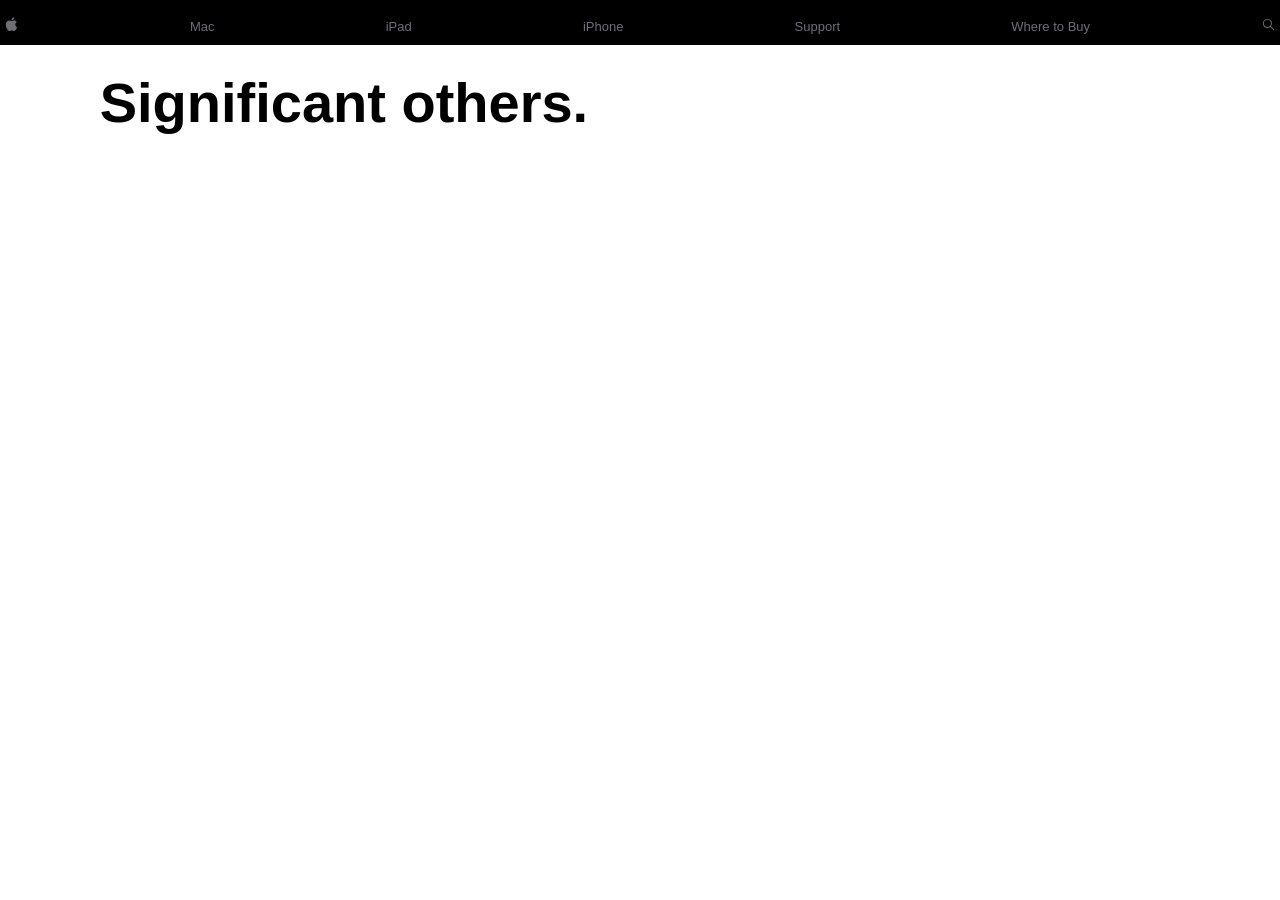
==== iphone.html @ b193fcfa "fourth ver4 of navbar" ====
<!DOCTYPE html>
<html lang="en">
<head>
    <meta charset="UTF-8">
    <meta name="viewport" content="width=device-width, initial-scale=1.0">
    <title>IPhone | Apple (Nigeria)</title>
    <link rel="stylesheet" href="styles.css">
</head>
<body>
     <header>
       <nav class="navbar">
       <div class="navContainer">
        <ul class="nav--List">
          <li>
            <a href="index.html"> 
                <svg
                class="icon"
                xmlns="http://www.w3.org/2000/svg"
                x="0px"
                y="0px"
                width="15"
                height="15"
                viewBox="0 0 30 30">
                <path
                  d="M25.565,9.785c-0.123,0.077-3.051,1.702-3.051,5.305c0.138,4.109,3.695,5.55,3.756,5.55 c-0.061,0.077-0.537,1.963-1.947,3.94C23.204,26.283,21.962,28,20.076,28c-1.794,0-2.438-1.135-4.508-1.135 c-2.223,0-2.852,1.135-4.554,1.135c-1.886,0-3.22-1.809-4.4-3.496c-1.533-2.208-2.836-5.673-2.882-9 c-0.031-1.763,0.307-3.496,1.165-4.968c1.211-2.055,3.373-3.45,5.734-3.496c1.809-0.061,3.419,1.242,4.523,1.242 c1.058,0,3.036-1.242,5.274-1.242C21.394,7.041,23.97,7.332,25.565,9.785z M15.001,6.688c-0.322-1.61,0.567-3.22,1.395-4.247 c1.058-1.242,2.729-2.085,4.17-2.085c0.092,1.61-0.491,3.189-1.533,4.339C18.098,5.937,16.488,6.872,15.001,6.688z"></path>
                </svg></a></li>
          <li class="mac-drop">
            <a href="mac.html" class="icon2">Mac</a>
                <ul class="dropdown--mac">
                    <li class="explore">Explore All Mac</li>
                    <li>Macbook Air</li>
                    <li>Macbook Pro</li>
                    <li>iMac</li>
                    <li>Mac Studio</li>
                    <li>Mac Mini</li>
                    <li>Mac Pro</li>
                    <li>Display</li>
                </ul>
          </li>
          <li class="ipad-drop">
            <a href="ipad.html" class="icon2">iPad</a>
            <ul class="dropdown--ipad">
                <li class="explore">Explore iPad</li>
                <li>Explore All iPad</li>
                <li>iPad Pro</li>
                <li>iPad Air</li>
                <li>iPad</li>
                <li>iPad Mini</li>
            </ul>
          </li>
          <li class="iphone-drop">
            <a href="iphone.html" class="icon2">iPhone</a>
            <ul class="dropdown--iphone">
                <li class="explore">Explore iPhone</li>
                <li>Explore All iPhone</li>
                <li>iPhone 17 Pro</li>
                <li>iphone Air</li>
                <li>iPhone 17</li>
                <li>iPhone 16</li>
                <li>iPhone 16e</li>
            </ul>
          </li>
          <li class="support-drop">
            <a href="support.html" class="icon2">Support</a>
            <ul class="dropdown--support">
                <li class="explore">Explore support</li>
                <li>Explore Support</li>
                <li>iPhone</li>
                <li>Mac</li>
                <li>iPad</li>
                <li>Music</li>
                <li>Explore Support</li>
                <ul class="dropdown--support">
                    <li class="explore">Get Help</li>
                    <li>Community</li>
                    <li>Check Coverage</li>
                    <li>Helpful Topics</li>
                    <li>Apple Account and Passwore</li>
                    <li>Billing and Subscription</li>
                </ul>
                
            </ul>
          </li>
          <li class="where-drop">
            <a href="where to buy.html" class="icon2">Where to Buy</a>
            <ul class="dropdown--where">
                <li class="explore">Explore Where to Buy</li>
                <li>Authorized Reseller</li>
                <li>Services and Support</li>
                <li>Explore All My to Buy</li>
            </ul>
          </li>
          <li><a href="#search">
            <svg
                class="icon"
                xmlns="http://www.w3.org/2000/svg"
                x="0px"
                y="0px"
                width="15"
                height="15"
                viewBox="0 0 48 48">
                <path
                  d="M 20.5 6 C 12.509634 6 6 12.50964 6 20.5 C 6 28.49036 12.509634 35 20.5 35 C 23.956359 35 27.133709 33.779044 29.628906 31.75 L 39.439453 41.560547 A 1.50015 1.50015 0 1 0 41.560547 39.439453 L 31.75 29.628906 C 33.779044 27.133709 35 23.956357 35 20.5 C 35 12.50964 28.490366 6 20.5 6 z M 20.5 9 C 26.869047 9 32 14.130957 32 20.5 C 32 23.602612 30.776198 26.405717 28.791016 28.470703 A 1.50015 1.50015 0 0 0 28.470703 28.791016 C 26.405717 30.776199 23.602614 32 20.5 32 C 14.130953 32 9 26.869043 9 20.5 C 9 14.130957 14.130953 9 20.5 9 z"
                ></path></svg>
            </a></li>
        </ul>
      </div>
    </nav>
    </header>

    <main>
        <section class="section-header">
            <h2 id="header-title">
                Significant others.
            </h2>
        </section>
    </main>

    <footer>

    </footer>
</body>
</html>
---- styles.css ----
* {
  margin: 0;
  padding: 0;
  box-sizing: border-box;
}

header {
  background: #000000;
  position: sticky;
  top: 0;
  opacity: 1;
}

.navbar {
  width: 100%;
  height: 45px;
  display: flex;
  align-items: center;
}

.nav--List {
  display: flex;
  list-style: none;
  gap: 10.7em;
  align-self: center;
  padding-top: 8px;
}

.navbar ul li a {
  text-decoration: none;
  color: #6e6e79;
  font-size: 13px;
  font-weight: 400;
}

.icon {
  fill: #6e6e73;
  transition: fill 0.3s ease;
  cursor: pointer;
  font-size: 10px;
}

.icon:hover {
  fill: rgb(221, 217, 217);
}

.icon2 {
  fill: #6e6e73;
  transition: color 0.3s ease;
  cursor: pointer;
}

.icon2:hover {
  color: rgb(177, 172, 172);
}

.navContainer {
  width: 100vw;
  margin: 0 auto;
  display: flex;
  justify-content: center;
}

.mac-drop {
  position: relative;
}

.ipad-drop {
  position: relative;
}

.iphone-drop {
  position: relative;
}

.support-drop {
  position: relative;
}

.where-drop {
  position: relative;
}

.dropdown--mac {
  display: none;
  position: absolute;
  top: 100%;
  list-style: none;
  width: 100vw;
  background-color: #000000;
  color: #6e6e73;
  padding: 2em;
  border-radius: 2px;
  pointer-events: auto;
}

.dropdown--ipad {
  display: none;
  position: absolute;
  top: 100%;
  list-style: none;
  width: 100vw;
  background-color: #000000;
  color: #6e6e73;
  padding: 2em;
  border-radius: 2px;
  pointer-events: auto;
}

.dropdown--iphone {
  display: none;
  position: absolute;
  top: 100%;
  list-style: none;
  width: 100vw;
  background-color: #000000;
  color: #6e6e73;
  padding: 2em;
  border-radius: 2px;
  pointer-events: auto;
}

.dropdown--support {
  display: none;
  position: absolute;
  top: 100%;
  left: 0;
  list-style: none;
  width: 100vw;
  background-color: #000000;
  color: #6e6e73;
  padding: 2em;
  border-radius: 2px;
  pointer-events: auto;
}

.dropdown--where {
  display: none;
  position: absolute;
  top: 100%;
  left: 0;
  list-style: none;
  width: 100vw;
  background-color: #000000;
  color: #6e6e73;
  padding: 2em;
  border-radius: 2px;
  pointer-events: auto;
}

.dropdown-wrap {
  display: flex;
  gap: 4rem;
}

.mac-drop:hover .dropdown--mac {
  display: block;
}

.ipad-drop:hover .dropdown--ipad {
  display: block;
}

.iphone-drop:hover .dropdown--iphone {
  display: block;
}

.support-drop:hover .dropdown--support {
  display: block;
}

.where-drop:hover .dropdown--where {
  display: block;
}

.dropdown--ipad li a {
  color: #6e6e73;
  text-decoration: none;
}

.dropdown--mac li a {
  color: #6e6e73;
  text-decoration: none;
}

.dropdown--ipad li:hover {
  color: rgb(177, 172, 172);
  cursor: pointer;
}

.dropdown--mac li:hover {
  color: rgb(177, 172, 172);
  cursor: pointer;
}

.dropdown--iphone li a {
  color: #6e6e73;
  text-decoration: none;
}

.dropdown--iphone li:hover {
  color: rgb(177, 172, 172);
  cursor: pointer;
}

.dropdown--support li a {
  color: #6e6e73;
  text-decoration: none;
}

.dropdown--support li:hover {
  color: rgb(177, 172, 172);
  cursor: pointer;
}

.dropdown--where li a {
  color: #6e6e73;
  text-decoration: none;
}

.dropdown--where li:hover {
  color: rgb(177, 172, 172);
  cursor: pointer;
}

.explore {
  font-size: 9px;
}

#header-title {
  font-size: 56px;
  line-height: 60px;
  font-weight: 600;
  margin: 0.5em 1.78em;
}

@media screen and (max-width: 990px) {
  .navbar ul {
    gap: 3em;
  }
}
@media screen and (max-width: 768px) {
  .navbar ul {
    gap: 2em;
  }
}
@media screen and (max-width: 480px) {
  .navbar ul {
    gap: 1em;
  }
}
@media screen and (max-width: 360px) {
  .navbar ul {
    gap: 0.5em;
  }
}
* {
  margin: 0;
  padding: 0;
  box-sizing: border-box;
  font-family: "SF Pro Text", -apple-system, BlinkMacSystemFont, "Segoe UI", Roboto, Helvetica, Arial, sans-serif;
}/*# sourceMappingURL=styles.css.map */
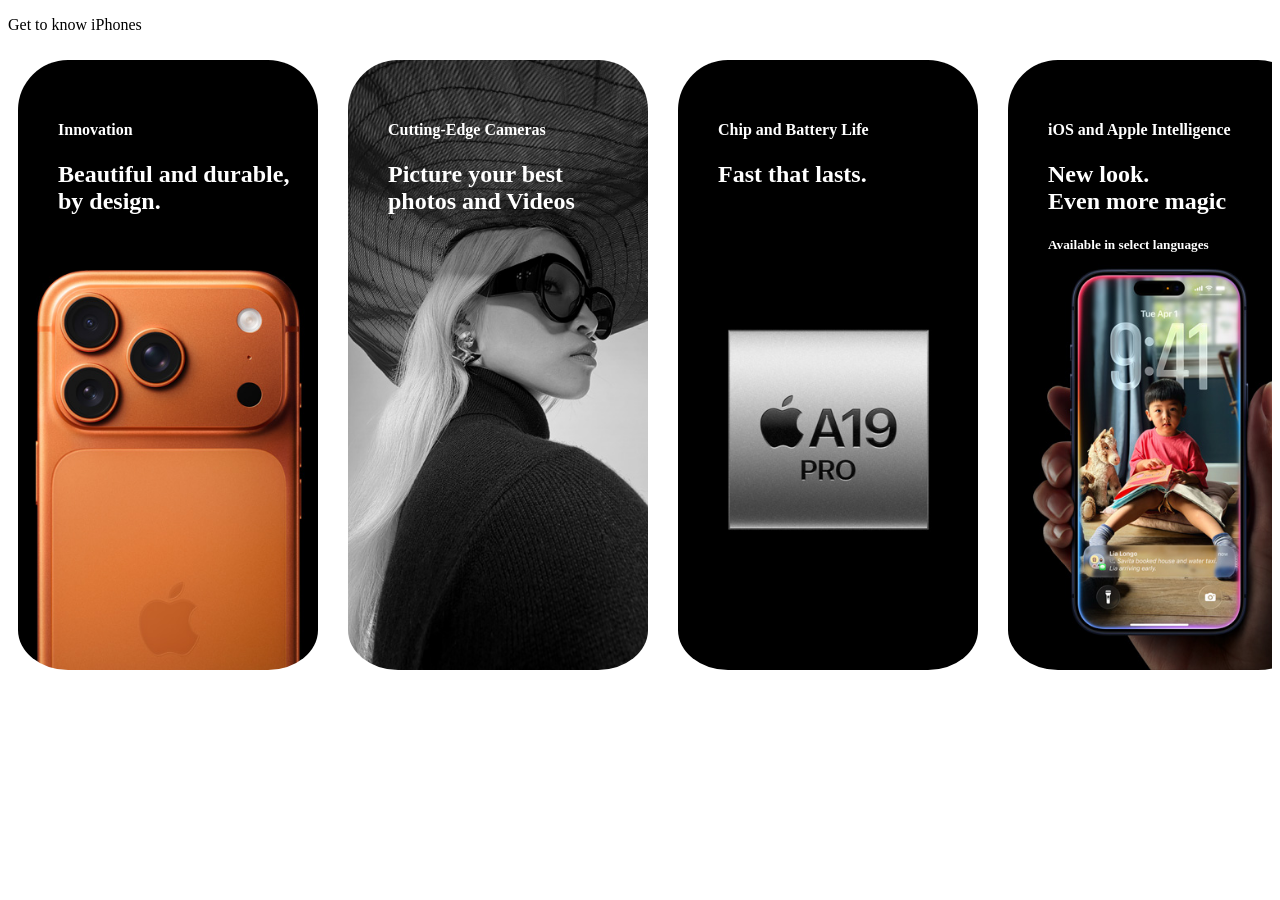
==== commit 24038ae7: "iphone page done" ====
--- a/iphone.html
+++ b/iphone.html
@@ -6,114 +6,69 @@
     <title>IPhone | Apple (Nigeria)</title>
     <link rel="stylesheet" href="styles.css">
 </head>
+<header>
+    
+</header>
+
 <body>
-     <header>
-       <nav class="navbar">
-       <div class="navContainer">
-        <ul class="nav--List">
-          <li>
-            <a href="index.html"> 
-                <svg
-                class="icon"
-                xmlns="http://www.w3.org/2000/svg"
-                x="0px"
-                y="0px"
-                width="15"
-                height="15"
-                viewBox="0 0 30 30">
-                <path
-                  d="M25.565,9.785c-0.123,0.077-3.051,1.702-3.051,5.305c0.138,4.109,3.695,5.55,3.756,5.55 c-0.061,0.077-0.537,1.963-1.947,3.94C23.204,26.283,21.962,28,20.076,28c-1.794,0-2.438-1.135-4.508-1.135 c-2.223,0-2.852,1.135-4.554,1.135c-1.886,0-3.22-1.809-4.4-3.496c-1.533-2.208-2.836-5.673-2.882-9 c-0.031-1.763,0.307-3.496,1.165-4.968c1.211-2.055,3.373-3.45,5.734-3.496c1.809-0.061,3.419,1.242,4.523,1.242 c1.058,0,3.036-1.242,5.274-1.242C21.394,7.041,23.97,7.332,25.565,9.785z M15.001,6.688c-0.322-1.61,0.567-3.22,1.395-4.247 c1.058-1.242,2.729-2.085,4.17-2.085c0.092,1.61-0.491,3.189-1.533,4.339C18.098,5.937,16.488,6.872,15.001,6.688z"></path>
-                </svg></a></li>
-          <li class="mac-drop">
-            <a href="mac.html" class="icon2">Mac</a>
-                <ul class="dropdown--mac">
-                    <li class="explore">Explore All Mac</li>
-                    <li>Macbook Air</li>
-                    <li>Macbook Pro</li>
-                    <li>iMac</li>
-                    <li>Mac Studio</li>
-                    <li>Mac Mini</li>
-                    <li>Mac Pro</li>
-                    <li>Display</li>
-                </ul>
-          </li>
-          <li class="ipad-drop">
-            <a href="ipad.html" class="icon2">iPad</a>
-            <ul class="dropdown--ipad">
-                <li class="explore">Explore iPad</li>
-                <li>Explore All iPad</li>
-                <li>iPad Pro</li>
-                <li>iPad Air</li>
-                <li>iPad</li>
-                <li>iPad Mini</li>
-            </ul>
-          </li>
-          <li class="iphone-drop">
-            <a href="iphone.html" class="icon2">iPhone</a>
-            <ul class="dropdown--iphone">
-                <li class="explore">Explore iPhone</li>
-                <li>Explore All iPhone</li>
-                <li>iPhone 17 Pro</li>
-                <li>iphone Air</li>
-                <li>iPhone 17</li>
-                <li>iPhone 16</li>
-                <li>iPhone 16e</li>
-            </ul>
-          </li>
-          <li class="support-drop">
-            <a href="support.html" class="icon2">Support</a>
-            <ul class="dropdown--support">
-                <li class="explore">Explore support</li>
-                <li>Explore Support</li>
-                <li>iPhone</li>
-                <li>Mac</li>
-                <li>iPad</li>
-                <li>Music</li>
-                <li>Explore Support</li>
-                <ul class="dropdown--support">
-                    <li class="explore">Get Help</li>
-                    <li>Community</li>
-                    <li>Check Coverage</li>
-                    <li>Helpful Topics</li>
-                    <li>Apple Account and Passwore</li>
-                    <li>Billing and Subscription</li>
-                </ul>
-                
-            </ul>
-          </li>
-          <li class="where-drop">
-            <a href="where to buy.html" class="icon2">Where to Buy</a>
-            <ul class="dropdown--where">
-                <li class="explore">Explore Where to Buy</li>
-                <li>Authorized Reseller</li>
-                <li>Services and Support</li>
-                <li>Explore All My to Buy</li>
-            </ul>
-          </li>
-          <li><a href="#search">
-            <svg
-                class="icon"
-                xmlns="http://www.w3.org/2000/svg"
-                x="0px"
-                y="0px"
-                width="15"
-                height="15"
-                viewBox="0 0 48 48">
-                <path
-                  d="M 20.5 6 C 12.509634 6 6 12.50964 6 20.5 C 6 28.49036 12.509634 35 20.5 35 C 23.956359 35 27.133709 33.779044 29.628906 31.75 L 39.439453 41.560547 A 1.50015 1.50015 0 1 0 41.560547 39.439453 L 31.75 29.628906 C 33.779044 27.133709 35 23.956357 35 20.5 C 35 12.50964 28.490366 6 20.5 6 z M 20.5 9 C 26.869047 9 32 14.130957 32 20.5 C 32 23.602612 30.776198 26.405717 28.791016 28.470703 A 1.50015 1.50015 0 0 0 28.470703 28.791016 C 26.405717 30.776199 23.602614 32 20.5 32 C 14.130953 32 9 26.869043 9 20.5 C 9 14.130957 14.130953 9 20.5 9 z"
-                ></path></svg>
-            </a></li>
-        </ul>
-      </div>
-    </nav>
-    </header>
+    <p>Get to know iPhones</p>
+    <div class="grid-container">
 
+        <section class="iphone-section">
+          
+             <div class="card black">
+        <div class="text">
+          <h4>Innovation</h4>
+          <h2>Beautiful and durable,<br>by design.</h2>
+        </div>
+        <img src="image/iphone 17.jpg" alt="phone">
+        </div>
+        <!-- card 2 -->
+         <div class="card image-card">
+            <div class="text-overlay">
+                <h4>Cutting-Edge Cameras</h4>
+                <h2>Picture your best <br> photos and Videos</h2>
+            </div>
+            <img src="image/camera__f389jji00bee_large.jpg" alt="photo">
+         </div>
+         <!-- card 3 -->
+          <div class="card-black">
+            <div class="text">
+            <h4>Chip and Battery Life</h4>
+            <h2>Fast that lasts.</h2>
+            </div>
+            <img src="image/chip__6hy1uruuluaa_large.jpg" alt="photo">
+          </div>
+          <!-- card 4 -->
+           <div class="ios">
+            <div class="text">
+                <h4>iOS and Apple Intelligence</h4>
+                <h2>New look.<br>Even more magic</h2>
+                <h5>Available in select languages</h5>
+            </div>
+            <img src="image/ios__02vczxaa3siu_large.jpg" alt="photo">
+           </div>
+           <!-- card 5 -->
+            <div class="env">
+                <div class="text">
+                    <h4>Environment</h4>
+                    <h2> Designed with the<br>earth in mind.</h2>
+                </div>
+                <img src="image/environment__ct6r1r1bigsy_large.jpg" alt="photo">
+            </div>
+            <!-- card 6 -->
+             <div class="privacy">
+                <div class="text">
+                    <h4>Privacy</h4>
+                    <h2>Your data.<br>Just where you want it.</h2>
+                </div>
+                <img src="image/privacy__dd7zepyil6gm_large.jpg" alt="photo">
+             </div>
+        </section>
+            
+    </div>
     <main>
-        <section class="section-header">
-            <h2 id="header-title">
-                Significant others.
-            </h2>
-        </section>
+
     </main>
 
     <footer>
--- a/styles.css
+++ b/styles.css
@@ -1,262 +1,48 @@
-* {
-  margin: 0;
-  padding: 0;
-  box-sizing: border-box;
+.iphone-section {
+  display: grid;
+  grid-auto-flow: column;
+  grid-auto-columns: 300px;
+  gap: 30px;
+  padding: 10px;
+  overflow-x: auto;
 }
 
-header {
-  background: #000000;
-  position: sticky;
-  top: 0;
-  opacity: 1;
+
+img {
+    display: grid;
+    border: 50px;
+    border-radius: 50px;
+    padding-bottom: 10px;
+
+}
+.card,
+.card-black,
+.image-card,
+.ios,
+.env,
+.privacy {
+  position: relative;   
+  border-radius: 30px;
+  overflow: hidden;
 }
 
-.navbar {
+.card img,
+.card-black img,
+.image-card img,
+.ios img,
+.env img,
+.privacy img {
   width: 100%;
-  height: 45px;
-  display: flex;
-  align-items: center;
-}
-
-.nav--List {
-  display: flex;
-  list-style: none;
-  gap: 10.7em;
-  align-self: center;
-  padding-top: 8px;
-}
-
-.navbar ul li a {
-  text-decoration: none;
-  color: #6e6e79;
-  font-size: 13px;
-  font-weight: 400;
-}
-
-.icon {
-  fill: #6e6e73;
-  transition: fill 0.3s ease;
-  cursor: pointer;
-  font-size: 10px;
-}
-
-.icon:hover {
-  fill: rgb(221, 217, 217);
-}
-
-.icon2 {
-  fill: #6e6e73;
-  transition: color 0.3s ease;
-  cursor: pointer;
-}
-
-.icon2:hover {
-  color: rgb(177, 172, 172);
-}
-
-.navContainer {
-  width: 100vw;
-  margin: 0 auto;
-  display: flex;
-  justify-content: center;
-}
-
-.mac-drop {
-  position: relative;
-}
-
-.ipad-drop {
-  position: relative;
-}
-
-.iphone-drop {
-  position: relative;
-}
-
-.support-drop {
-  position: relative;
-}
-
-.where-drop {
-  position: relative;
-}
-
-.dropdown--mac {
-  display: none;
-  position: absolute;
-  top: 100%;
-  list-style: none;
-  width: 100vw;
-  background-color: #000000;
-  color: #6e6e73;
-  padding: 2em;
-  border-radius: 2px;
-  pointer-events: auto;
-}
-
-.dropdown--ipad {
-  display: none;
-  position: absolute;
-  top: 100%;
-  list-style: none;
-  width: 100vw;
-  background-color: #000000;
-  color: #6e6e73;
-  padding: 2em;
-  border-radius: 2px;
-  pointer-events: auto;
-}
-
-.dropdown--iphone {
-  display: none;
-  position: absolute;
-  top: 100%;
-  list-style: none;
-  width: 100vw;
-  background-color: #000000;
-  color: #6e6e73;
-  padding: 2em;
-  border-radius: 2px;
-  pointer-events: auto;
-}
-
-.dropdown--support {
-  display: none;
-  position: absolute;
-  top: 100%;
-  left: 0;
-  list-style: none;
-  width: 100vw;
-  background-color: #000000;
-  color: #6e6e73;
-  padding: 2em;
-  border-radius: 2px;
-  pointer-events: auto;
-}
-
-.dropdown--where {
-  display: none;
-  position: absolute;
-  top: 100%;
-  left: 0;
-  list-style: none;
-  width: 100vw;
-  background-color: #000000;
-  color: #6e6e73;
-  padding: 2em;
-  border-radius: 2px;
-  pointer-events: auto;
-}
-
-.dropdown-wrap {
-  display: flex;
-  gap: 4rem;
-}
-
-.mac-drop:hover .dropdown--mac {
+  height: 100%;
+  object-fit: cover;
   display: block;
 }
 
-.ipad-drop:hover .dropdown--ipad {
-  display: block;
-}
-
-.iphone-drop:hover .dropdown--iphone {
-  display: block;
-}
-
-.support-drop:hover .dropdown--support {
-  display: block;
-}
-
-.where-drop:hover .dropdown--where {
-  display: block;
-}
-
-.dropdown--ipad li a {
-  color: #6e6e73;
-  text-decoration: none;
-}
-
-.dropdown--mac li a {
-  color: #6e6e73;
-  text-decoration: none;
-}
-
-.dropdown--ipad li:hover {
-  color: rgb(177, 172, 172);
-  cursor: pointer;
-}
-
-.dropdown--mac li:hover {
-  color: rgb(177, 172, 172);
-  cursor: pointer;
-}
-
-.dropdown--iphone li a {
-  color: #6e6e73;
-  text-decoration: none;
-}
-
-.dropdown--iphone li:hover {
-  color: rgb(177, 172, 172);
-  cursor: pointer;
-}
-
-.dropdown--support li a {
-  color: #6e6e73;
-  text-decoration: none;
-}
-
-.dropdown--support li:hover {
-  color: rgb(177, 172, 172);
-  cursor: pointer;
-}
-
-.dropdown--where li a {
-  color: #6e6e73;
-  text-decoration: none;
-}
-
-.dropdown--where li:hover {
-  color: rgb(177, 172, 172);
-  cursor: pointer;
-}
-
-.explore {
-  font-size: 9px;
-}
-
-#header-title {
-  font-size: 56px;
-  line-height: 60px;
-  font-weight: 600;
-  margin: 0.5em 1.78em;
-}
-
-@media screen and (max-width: 990px) {
-  .navbar ul {
-    gap: 3em;
-  }
-}
-@media screen and (max-width: 768px) {
-  .navbar ul {
-    gap: 2em;
-  }
-}
-@media screen and (max-width: 480px) {
-  .navbar ul {
-    gap: 1em;
-  }
-}
-@media screen and (max-width: 360px) {
-  .navbar ul {
-    gap: 0.5em;
-  }
-}
-* {
-  margin: 0;
-  padding: 0;
-  box-sizing: border-box;
-  font-family: "SF Pro Text", -apple-system, BlinkMacSystemFont, "Segoe UI", Roboto, Helvetica, Arial, sans-serif;
-}/*# sourceMappingURL=styles.css.map */+.text,
+.text-overlay {
+  position: absolute;
+  top: 40px;
+  left: 40px;
+  color: white;   
+  z-index: 2;
+}
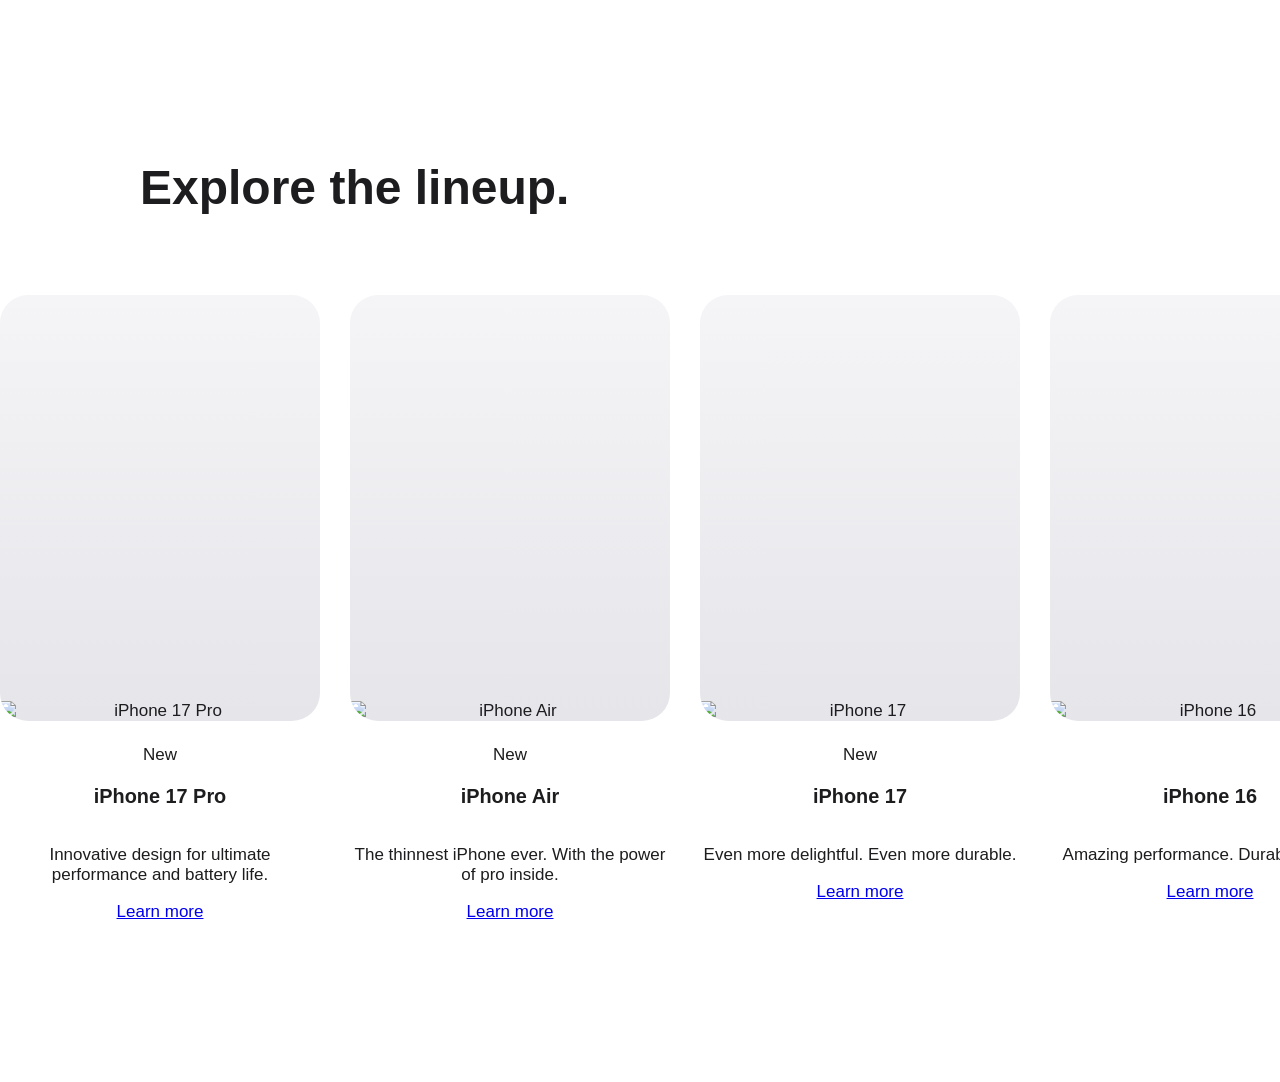
==== commit c1588956: "Refined homepage hero layout and fixed section spacing" ====
--- a/iphone.html
+++ b/iphone.html
@@ -1,78 +1,121 @@
-<!DOCTYPE html>
+<!doctype html>
 <html lang="en">
-<head>
-    <meta charset="UTF-8">
-    <meta name="viewport" content="width=device-width, initial-scale=1.0">
-    <title>IPhone | Apple (Nigeria)</title>
-    <link rel="stylesheet" href="styles.css">
-</head>
-<header>
-    
-</header>
+  <head>
+    <meta charset="UTF-8" />
+    <meta name="viewport" content="width=device-width, initial-scale=1.0" />
+    <title>iPhone | Apple (Nigeria)</title>
+    <link rel="stylesheet" href="styles.css" />
+  </head>
+  <body>
+    <header></header>
 
-<body>
-    <p>Get to know iPhones</p>
-    <div class="grid-container">
+    <main>
+      <section class="lineup" aria-labelledby="lineup-heading">
 
-        <section class="iphone-section">
-          
-             <div class="card black">
-        <div class="text">
-          <h4>Innovation</h4>
-          <h2>Beautiful and durable,<br>by design.</h2>
+        <!-- Title container (constrained like Apple) -->
+        <div class="lineup__inner">
+          <h2 class="lineup__title" id="lineup-heading">
+            Explore the lineup.
+          </h2>
         </div>
-        <img src="image/iphone 17.jpg" alt="phone">
+
+        <!-- Full-bleed scroll container -->
+        <div class="lineup__grid">
+
+          <!-- iPhone 17 Pro -->
+          <article class="lineup-product">
+            <div class="lineup-product__image-wrap">
+              <img
+                class="lineup-product__image"
+                src="Assets/images/iphone_17pro.jpg"
+                alt="iPhone 17 Pro"
+              />
+            </div>
+
+            <span class="lineup-product__label">New</span>
+            <h3 class="lineup-product__name">iPhone 17 Pro</h3>
+            <p class="lineup-product__desc">
+              Innovative design for ultimate performance and battery life.
+            </p>
+            <a href="#" class="lineup-product__link">Learn more</a>
+          </article>
+
+          <!-- iPhone Air -->
+          <article class="lineup-product">
+            <div class="lineup-product__image-wrap">
+              <img
+                class="lineup-product__image"
+                src="Assets/images/iphone-air.jpg"
+                alt="iPhone Air"
+              />
+            </div>
+
+            <span class="lineup-product__label">New</span>
+            <h3 class="lineup-product__name">iPhone Air</h3>
+            <p class="lineup-product__desc">
+              The thinnest iPhone ever. With the power of pro inside.
+            </p>
+            <a href="#" class="lineup-product__link">Learn more</a>
+          </article>
+
+          <!-- iPhone 17 -->
+          <article class="lineup-product">
+            <div class="lineup-product__image-wrap">
+              <img
+                class="lineup-product__image"
+                src="Assets/images/iphone_17.jpg"
+                alt="iPhone 17"
+              />
+            </div>
+
+            <span class="lineup-product__label">New</span>
+            <h3 class="lineup-product__name">iPhone 17</h3>
+            <p class="lineup-product__desc">
+              Even more delightful. Even more durable.
+            </p>
+            <a href="#" class="lineup-product__link">Learn more</a>
+          </article>
+
+          <!-- iPhone 16 -->
+          <article class="lineup-product">
+            <div class="lineup-product__image-wrap">
+              <img
+                class="lineup-product__image"
+                src="Assets/images/iphone_16.jpg"
+                alt="iPhone 16"
+              />
+            </div>
+
+            <span class="lineup-product__label">&nbsp;</span>
+            <h3 class="lineup-product__name">iPhone 16</h3>
+            <p class="lineup-product__desc">
+              Amazing performance. Durable design.
+            </p>
+            <a href="#" class="lineup-product__link">Learn more</a>
+          </article>
+
+          <!-- iPhone 16e -->
+          <article class="lineup-product">
+            <div class="lineup-product__image-wrap">
+              <img
+                class="lineup-product__image"
+                src="Assets/images/iphone_16e.jpg"
+                alt="iPhone 16e"
+              />
+            </div>
+
+            <span class="lineup-product__label">&nbsp;</span>
+            <h3 class="lineup-product__name">iPhone 16e</h3>
+            <p class="lineup-product__desc">
+              Everything you love. Including the price.
+            </p>
+            <a href="#" class="lineup-product__link">Learn more</a>
+          </article>
+
         </div>
-        <!-- card 2 -->
-         <div class="card image-card">
-            <div class="text-overlay">
-                <h4>Cutting-Edge Cameras</h4>
-                <h2>Picture your best <br> photos and Videos</h2>
-            </div>
-            <img src="image/camera__f389jji00bee_large.jpg" alt="photo">
-         </div>
-         <!-- card 3 -->
-          <div class="card-black">
-            <div class="text">
-            <h4>Chip and Battery Life</h4>
-            <h2>Fast that lasts.</h2>
-            </div>
-            <img src="image/chip__6hy1uruuluaa_large.jpg" alt="photo">
-          </div>
-          <!-- card 4 -->
-           <div class="ios">
-            <div class="text">
-                <h4>iOS and Apple Intelligence</h4>
-                <h2>New look.<br>Even more magic</h2>
-                <h5>Available in select languages</h5>
-            </div>
-            <img src="image/ios__02vczxaa3siu_large.jpg" alt="photo">
-           </div>
-           <!-- card 5 -->
-            <div class="env">
-                <div class="text">
-                    <h4>Environment</h4>
-                    <h2> Designed with the<br>earth in mind.</h2>
-                </div>
-                <img src="image/environment__ct6r1r1bigsy_large.jpg" alt="photo">
-            </div>
-            <!-- card 6 -->
-             <div class="privacy">
-                <div class="text">
-                    <h4>Privacy</h4>
-                    <h2>Your data.<br>Just where you want it.</h2>
-                </div>
-                <img src="image/privacy__dd7zepyil6gm_large.jpg" alt="photo">
-             </div>
-        </section>
-            
-    </div>
-    <main>
-
+      </section>
     </main>
 
-    <footer>
-
-    </footer>
-</body>
+    <footer></footer>
+  </body>
 </html>
--- a/styles.css
+++ b/styles.css
@@ -1,48 +1,165 @@
-.iphone-section {
+body {
+  margin: 0;
+}
+
+* {
+  box-sizing: border-box;
+}
+
+.home-hero {
+  width: 100%;
+  text-align: center;
+  overflow: hidden;
+}
+.home-hero--light {
+  background-color: #f5f5f7;
+}
+.home-hero--white {
+  background-color: #f5f5f7;
+  position: relative;
+}
+.home-hero__inner {
+  max-width: 1400px;
+  margin: 0 auto;
+  padding: 120px 24px 0;
+  position: relative;
+  z-index: 2;
+}
+.home-hero__headline {
+  font-size: 80px;
+  font-weight: 600;
+  margin: 0 0 12px;
+}
+.home-hero__subhead {
+  font-size: 32px;
+  color: #6e6e73;
+  margin: 0 0 28px;
+}
+.home-hero__ctas {
+  margin-bottom: 10px;
+}
+.home-hero__image-wrap {
+  width: 100%;
+  margin: 0;
+}
+.home-hero__image-wrap--full {
+  width: 100%;
+  height: 460px;
+  overflow: hidden;
+  margin-top: -20px;
+}
+.home-hero__image {
+  width: 100%;
+  height: 100%;
+  -o-object-fit: cover;
+     object-fit: cover;
+  -o-object-position: bottom;
+     object-position: bottom;
+  display: block;
+}
+.home-hero__btn {
+  background-color: #0071e3;
+  color: #fff;
+  padding: 12px 24px;
+  border-radius: 980px;
+  font-size: 17px;
+  text-decoration: none;
+  font-weight: 500;
+  display: inline-block;
+}
+.home-hero__btn:hover {
+  background-color: #0077ed;
+}
+.home-hero__link {
+  background-color: #0071e3;
+  color: #fff;
+  padding: 12px 24px;
+  border-radius: 980px;
+  font-size: 17px;
+  font-weight: 500;
+  text-decoration: none;
+  display: inline-block;
+}
+.home-hero__link:hover {
+  background-color: #0077ed;
+}
+
+.home-hero figure {
+  margin: 0;
+}
+
+.home-hero + .home-hero {
+  border-top: 8px solid #ffffff;
+}
+
+/*iphone html*/
+.lineup {
+  width: 100%;
+  background-color: #ffffff;
+  padding: 120px 0;
+}
+.lineup__inner {
+  padding-left: 140px;
+  max-width: 1200px;
+  padding-right: 140px;
+  width: 100%;
+  scroll-snap-type: x mandatory;
+}
+.lineup__title {
+  font-size: 48px;
+  font-weight: 600;
+  margin-bottom: 80px;
+}
+.lineup__grid {
   display: grid;
   grid-auto-flow: column;
-  grid-auto-columns: 300px;
+  grid-auto-columns: 320px;
   gap: 30px;
-  padding: 10px;
   overflow-x: auto;
+  padding-bottom: 40px;
+  width: 100%;
+  overscroll-behavior-x: contain;
+}
+.lineup__grid::-webkit-scrollbar {
+  display: none;
 }
 
-
-img {
-    display: grid;
-    border: 50px;
-    border-radius: 50px;
-    padding-bottom: 10px;
-
-}
-.card,
-.card-black,
-.image-card,
-.ios,
-.env,
-.privacy {
-  position: relative;   
-  border-radius: 30px;
-  overflow: hidden;
+.lineup-product {
+  display: flex;
+  flex-direction: column;
+  align-items: center;
+  text-align: center;
 }
 
-.card img,
-.card-black img,
-.image-card img,
-.ios img,
-.env img,
-.privacy img {
+.lineup-product__image-wrap {
   width: 100%;
-  height: 100%;
-  object-fit: cover;
-  display: block;
+  aspect-ratio: 3/4;
+  border-radius: 28px;
+  overflow: hidden;
+  margin-bottom: 24px;
+  display: flex;
+  align-items: flex-end;
+  justify-content: center;
+  background: linear-gradient(180deg, #f5f5f7 0%, #e5e5ea 100%);
 }
 
-.text,
-.text-overlay {
-  position: absolute;
-  top: 40px;
-  left: 40px;
-  color: white;   
-  z-index: 2;
-}+.lineup-product__image {
+  width: 130%;
+  height: auto;
+  -o-object-fit: contain;
+     object-fit: contain;
+  transition: transform 0.3s ease;
+}
+
+.lineup-product__image-wrap:hover .lineup-product__image {
+  transform: scale(1.04);
+}
+
+body {
+  font-family: -apple-system, BlinkMacSystemFont, "SF Pro Text", "SF Pro Display", "Helvetica Neue", Helvetica, Arial, sans-serif;
+  font-size: 17px;
+  color: #1d1d1f;
+  background-color: #ffffff;
+  margin: 0;
+  padding: 0;
+}/*# sourceMappingURL=styles.css.map */
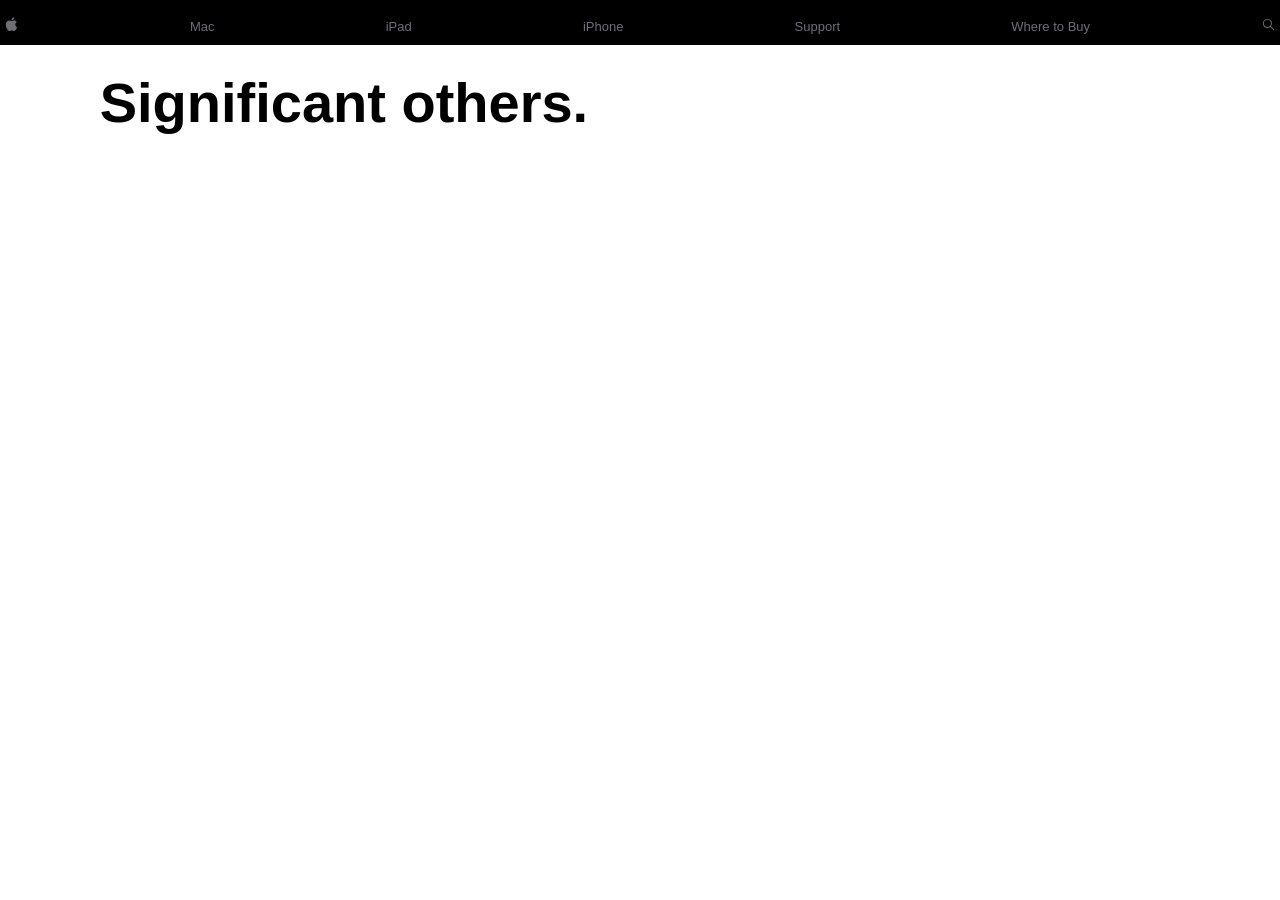
==== commit 32a8d900: "Merge pull request #1 from denolavicky/navbar first ver1 of navbar" ====
--- a/iphone.html
+++ b/iphone.html
@@ -1,121 +1,123 @@
-<!doctype html>
+<!DOCTYPE html>
 <html lang="en">
-  <head>
-    <meta charset="UTF-8" />
-    <meta name="viewport" content="width=device-width, initial-scale=1.0" />
-    <title>iPhone | Apple (Nigeria)</title>
-    <link rel="stylesheet" href="styles.css" />
-  </head>
-  <body>
-    <header></header>
+<head>
+    <meta charset="UTF-8">
+    <meta name="viewport" content="width=device-width, initial-scale=1.0">
+    <title>IPhone | Apple (Nigeria)</title>
+    <link rel="stylesheet" href="styles.css">
+</head>
+<body>
+     <header>
+       <nav class="navbar">
+       <div class="navContainer">
+        <ul class="nav--List">
+          <li>
+            <a href="index.html"> 
+                <svg
+                class="icon"
+                xmlns="http://www.w3.org/2000/svg"
+                x="0px"
+                y="0px"
+                width="15"
+                height="15"
+                viewBox="0 0 30 30">
+                <path
+                  d="M25.565,9.785c-0.123,0.077-3.051,1.702-3.051,5.305c0.138,4.109,3.695,5.55,3.756,5.55 c-0.061,0.077-0.537,1.963-1.947,3.94C23.204,26.283,21.962,28,20.076,28c-1.794,0-2.438-1.135-4.508-1.135 c-2.223,0-2.852,1.135-4.554,1.135c-1.886,0-3.22-1.809-4.4-3.496c-1.533-2.208-2.836-5.673-2.882-9 c-0.031-1.763,0.307-3.496,1.165-4.968c1.211-2.055,3.373-3.45,5.734-3.496c1.809-0.061,3.419,1.242,4.523,1.242 c1.058,0,3.036-1.242,5.274-1.242C21.394,7.041,23.97,7.332,25.565,9.785z M15.001,6.688c-0.322-1.61,0.567-3.22,1.395-4.247 c1.058-1.242,2.729-2.085,4.17-2.085c0.092,1.61-0.491,3.189-1.533,4.339C18.098,5.937,16.488,6.872,15.001,6.688z"></path>
+                </svg></a></li>
+          <li class="mac-drop">
+            <a href="mac.html" class="icon2">Mac</a>
+                <ul class="dropdown--mac">
+                    <li class="explore">Explore All Mac</li>
+                    <li>Macbook Air</li>
+                    <li>Macbook Pro</li>
+                    <li>iMac</li>
+                    <li>Mac Studio</li>
+                    <li>Mac Mini</li>
+                    <li>Mac Pro</li>
+                    <li>Display</li>
+                </ul>
+          </li>
+          <li class="ipad-drop">
+            <a href="ipad.html" class="icon2">iPad</a>
+            <ul class="dropdown--ipad">
+                <li class="explore">Explore iPad</li>
+                <li>Explore All iPad</li>
+                <li>iPad Pro</li>
+                <li>iPad Air</li>
+                <li>iPad</li>
+                <li>iPad Mini</li>
+            </ul>
+          </li>
+          <li class="iphone-drop">
+            <a href="iphone.html" class="icon2">iPhone</a>
+            <ul class="dropdown--iphone">
+                <li class="explore">Explore iPhone</li>
+                <li>Explore All iPhone</li>
+                <li>iPhone 17 Pro</li>
+                <li>iphone Air</li>
+                <li>iPhone 17</li>
+                <li>iPhone 16</li>
+                <li>iPhone 16e</li>
+            </ul>
+          </li>
+          <li class="support-drop">
+            <a href="support.html" class="icon2">Support</a>
+            <ul class="dropdown--support">
+                <li class="explore">Explore support</li>
+                <li>Explore Support</li>
+                <li>iPhone</li>
+                <li>Mac</li>
+                <li>iPad</li>
+                <li>Music</li>
+                <li>Explore Support</li>
+                <ul class="dropdown--support">
+                    <li class="explore">Get Help</li>
+                    <li>Community</li>
+                    <li>Check Coverage</li>
+                    <li>Helpful Topics</li>
+                    <li>Apple Account and Passwore</li>
+                    <li>Billing and Subscription</li>
+                </ul>
+                
+            </ul>
+          </li>
+          <li class="where-drop">
+            <a href="where to buy.html" class="icon2">Where to Buy</a>
+            <ul class="dropdown--where">
+                <li class="explore">Explore Where to Buy</li>
+                <li>Authorized Reseller</li>
+                <li>Services and Support</li>
+                <li>Explore All My to Buy</li>
+            </ul>
+          </li>
+          <li><a href="#search">
+            <svg
+                class="icon"
+                xmlns="http://www.w3.org/2000/svg"
+                x="0px"
+                y="0px"
+                width="15"
+                height="15"
+                viewBox="0 0 48 48">
+                <path
+                  d="M 20.5 6 C 12.509634 6 6 12.50964 6 20.5 C 6 28.49036 12.509634 35 20.5 35 C 23.956359 35 27.133709 33.779044 29.628906 31.75 L 39.439453 41.560547 A 1.50015 1.50015 0 1 0 41.560547 39.439453 L 31.75 29.628906 C 33.779044 27.133709 35 23.956357 35 20.5 C 35 12.50964 28.490366 6 20.5 6 z M 20.5 9 C 26.869047 9 32 14.130957 32 20.5 C 32 23.602612 30.776198 26.405717 28.791016 28.470703 A 1.50015 1.50015 0 0 0 28.470703 28.791016 C 26.405717 30.776199 23.602614 32 20.5 32 C 14.130953 32 9 26.869043 9 20.5 C 9 14.130957 14.130953 9 20.5 9 z"
+                ></path></svg>
+            </a></li>
+        </ul>
+      </div>
+    </nav>
+    </header>
 
     <main>
-      <section class="lineup" aria-labelledby="lineup-heading">
-
-        <!-- Title container (constrained like Apple) -->
-        <div class="lineup__inner">
-          <h2 class="lineup__title" id="lineup-heading">
-            Explore the lineup.
-          </h2>
-        </div>
-
-        <!-- Full-bleed scroll container -->
-        <div class="lineup__grid">
-
-          <!-- iPhone 17 Pro -->
-          <article class="lineup-product">
-            <div class="lineup-product__image-wrap">
-              <img
-                class="lineup-product__image"
-                src="Assets/images/iphone_17pro.jpg"
-                alt="iPhone 17 Pro"
-              />
-            </div>
-
-            <span class="lineup-product__label">New</span>
-            <h3 class="lineup-product__name">iPhone 17 Pro</h3>
-            <p class="lineup-product__desc">
-              Innovative design for ultimate performance and battery life.
-            </p>
-            <a href="#" class="lineup-product__link">Learn more</a>
-          </article>
-
-          <!-- iPhone Air -->
-          <article class="lineup-product">
-            <div class="lineup-product__image-wrap">
-              <img
-                class="lineup-product__image"
-                src="Assets/images/iphone-air.jpg"
-                alt="iPhone Air"
-              />
-            </div>
-
-            <span class="lineup-product__label">New</span>
-            <h3 class="lineup-product__name">iPhone Air</h3>
-            <p class="lineup-product__desc">
-              The thinnest iPhone ever. With the power of pro inside.
-            </p>
-            <a href="#" class="lineup-product__link">Learn more</a>
-          </article>
-
-          <!-- iPhone 17 -->
-          <article class="lineup-product">
-            <div class="lineup-product__image-wrap">
-              <img
-                class="lineup-product__image"
-                src="Assets/images/iphone_17.jpg"
-                alt="iPhone 17"
-              />
-            </div>
-
-            <span class="lineup-product__label">New</span>
-            <h3 class="lineup-product__name">iPhone 17</h3>
-            <p class="lineup-product__desc">
-              Even more delightful. Even more durable.
-            </p>
-            <a href="#" class="lineup-product__link">Learn more</a>
-          </article>
-
-          <!-- iPhone 16 -->
-          <article class="lineup-product">
-            <div class="lineup-product__image-wrap">
-              <img
-                class="lineup-product__image"
-                src="Assets/images/iphone_16.jpg"
-                alt="iPhone 16"
-              />
-            </div>
-
-            <span class="lineup-product__label">&nbsp;</span>
-            <h3 class="lineup-product__name">iPhone 16</h3>
-            <p class="lineup-product__desc">
-              Amazing performance. Durable design.
-            </p>
-            <a href="#" class="lineup-product__link">Learn more</a>
-          </article>
-
-          <!-- iPhone 16e -->
-          <article class="lineup-product">
-            <div class="lineup-product__image-wrap">
-              <img
-                class="lineup-product__image"
-                src="Assets/images/iphone_16e.jpg"
-                alt="iPhone 16e"
-              />
-            </div>
-
-            <span class="lineup-product__label">&nbsp;</span>
-            <h3 class="lineup-product__name">iPhone 16e</h3>
-            <p class="lineup-product__desc">
-              Everything you love. Including the price.
-            </p>
-            <a href="#" class="lineup-product__link">Learn more</a>
-          </article>
-
-        </div>
-      </section>
+        <section class="section-header">
+            <h2 id="header-title">
+                Significant others.
+            </h2>
+        </section>
     </main>
 
-    <footer></footer>
-  </body>
+    <footer>
+
+    </footer>
+</body>
 </html>
--- a/styles.css
+++ b/styles.css
@@ -1,165 +1,262 @@
-body {
-  margin: 0;
-}
-
 * {
-  box-sizing: border-box;
-}
-
-.home-hero {
-  width: 100%;
-  text-align: center;
-  overflow: hidden;
-}
-.home-hero--light {
-  background-color: #f5f5f7;
-}
-.home-hero--white {
-  background-color: #f5f5f7;
-  position: relative;
-}
-.home-hero__inner {
-  max-width: 1400px;
-  margin: 0 auto;
-  padding: 120px 24px 0;
-  position: relative;
-  z-index: 2;
-}
-.home-hero__headline {
-  font-size: 80px;
-  font-weight: 600;
-  margin: 0 0 12px;
-}
-.home-hero__subhead {
-  font-size: 32px;
-  color: #6e6e73;
-  margin: 0 0 28px;
-}
-.home-hero__ctas {
-  margin-bottom: 10px;
-}
-.home-hero__image-wrap {
-  width: 100%;
-  margin: 0;
-}
-.home-hero__image-wrap--full {
-  width: 100%;
-  height: 460px;
-  overflow: hidden;
-  margin-top: -20px;
-}
-.home-hero__image {
-  width: 100%;
-  height: 100%;
-  -o-object-fit: cover;
-     object-fit: cover;
-  -o-object-position: bottom;
-     object-position: bottom;
-  display: block;
-}
-.home-hero__btn {
-  background-color: #0071e3;
-  color: #fff;
-  padding: 12px 24px;
-  border-radius: 980px;
-  font-size: 17px;
-  text-decoration: none;
-  font-weight: 500;
-  display: inline-block;
-}
-.home-hero__btn:hover {
-  background-color: #0077ed;
-}
-.home-hero__link {
-  background-color: #0071e3;
-  color: #fff;
-  padding: 12px 24px;
-  border-radius: 980px;
-  font-size: 17px;
-  font-weight: 500;
-  text-decoration: none;
-  display: inline-block;
-}
-.home-hero__link:hover {
-  background-color: #0077ed;
-}
-
-.home-hero figure {
-  margin: 0;
-}
-
-.home-hero + .home-hero {
-  border-top: 8px solid #ffffff;
-}
-
-/*iphone html*/
-.lineup {
-  width: 100%;
-  background-color: #ffffff;
-  padding: 120px 0;
-}
-.lineup__inner {
-  padding-left: 140px;
-  max-width: 1200px;
-  padding-right: 140px;
-  width: 100%;
-  scroll-snap-type: x mandatory;
-}
-.lineup__title {
-  font-size: 48px;
-  font-weight: 600;
-  margin-bottom: 80px;
-}
-.lineup__grid {
-  display: grid;
-  grid-auto-flow: column;
-  grid-auto-columns: 320px;
-  gap: 30px;
-  overflow-x: auto;
-  padding-bottom: 40px;
-  width: 100%;
-  overscroll-behavior-x: contain;
-}
-.lineup__grid::-webkit-scrollbar {
-  display: none;
-}
-
-.lineup-product {
-  display: flex;
-  flex-direction: column;
-  align-items: center;
-  text-align: center;
-}
-
-.lineup-product__image-wrap {
-  width: 100%;
-  aspect-ratio: 3/4;
-  border-radius: 28px;
-  overflow: hidden;
-  margin-bottom: 24px;
-  display: flex;
-  align-items: flex-end;
-  justify-content: center;
-  background: linear-gradient(180deg, #f5f5f7 0%, #e5e5ea 100%);
-}
-
-.lineup-product__image {
-  width: 130%;
-  height: auto;
-  -o-object-fit: contain;
-     object-fit: contain;
-  transition: transform 0.3s ease;
-}
-
-.lineup-product__image-wrap:hover .lineup-product__image {
-  transform: scale(1.04);
-}
-
-body {
-  font-family: -apple-system, BlinkMacSystemFont, "SF Pro Text", "SF Pro Display", "Helvetica Neue", Helvetica, Arial, sans-serif;
-  font-size: 17px;
-  color: #1d1d1f;
-  background-color: #ffffff;
   margin: 0;
   padding: 0;
+  box-sizing: border-box;
+}
+
+header {
+  background: #000000;
+  position: sticky;
+  top: 0;
+  opacity: 1;
+}
+
+.navbar {
+  width: 100%;
+  height: 45px;
+  display: flex;
+  align-items: center;
+}
+
+.nav--List {
+  display: flex;
+  list-style: none;
+  gap: 10.7em;
+  align-self: center;
+  padding-top: 8px;
+}
+
+.navbar ul li a {
+  text-decoration: none;
+  color: #6e6e79;
+  font-size: 13px;
+  font-weight: 400;
+}
+
+.icon {
+  fill: #6e6e73;
+  transition: fill 0.3s ease;
+  cursor: pointer;
+  font-size: 10px;
+}
+
+.icon:hover {
+  fill: rgb(221, 217, 217);
+}
+
+.icon2 {
+  fill: #6e6e73;
+  transition: color 0.3s ease;
+  cursor: pointer;
+}
+
+.icon2:hover {
+  color: rgb(177, 172, 172);
+}
+
+.navContainer {
+  width: 100vw;
+  margin: 0 auto;
+  display: flex;
+  justify-content: center;
+}
+
+.mac-drop {
+  position: relative;
+}
+
+.ipad-drop {
+  position: relative;
+}
+
+.iphone-drop {
+  position: relative;
+}
+
+.support-drop {
+  position: relative;
+}
+
+.where-drop {
+  position: relative;
+}
+
+.dropdown--mac {
+  display: none;
+  position: absolute;
+  top: 100%;
+  list-style: none;
+  width: 100vw;
+  background-color: #000000;
+  color: #6e6e73;
+  padding: 2em;
+  border-radius: 2px;
+  pointer-events: auto;
+}
+
+.dropdown--ipad {
+  display: none;
+  position: absolute;
+  top: 100%;
+  list-style: none;
+  width: 100vw;
+  background-color: #000000;
+  color: #6e6e73;
+  padding: 2em;
+  border-radius: 2px;
+  pointer-events: auto;
+}
+
+.dropdown--iphone {
+  display: none;
+  position: absolute;
+  top: 100%;
+  list-style: none;
+  width: 100vw;
+  background-color: #000000;
+  color: #6e6e73;
+  padding: 2em;
+  border-radius: 2px;
+  pointer-events: auto;
+}
+
+.dropdown--support {
+  display: none;
+  position: absolute;
+  top: 100%;
+  left: 0;
+  list-style: none;
+  width: 100vw;
+  background-color: #000000;
+  color: #6e6e73;
+  padding: 2em;
+  border-radius: 2px;
+  pointer-events: auto;
+}
+
+.dropdown--where {
+  display: none;
+  position: absolute;
+  top: 100%;
+  left: 0;
+  list-style: none;
+  width: 100vw;
+  background-color: #000000;
+  color: #6e6e73;
+  padding: 2em;
+  border-radius: 2px;
+  pointer-events: auto;
+}
+
+.dropdown-wrap {
+  display: flex;
+  gap: 4rem;
+}
+
+.mac-drop:hover .dropdown--mac {
+  display: block;
+}
+
+.ipad-drop:hover .dropdown--ipad {
+  display: block;
+}
+
+.iphone-drop:hover .dropdown--iphone {
+  display: block;
+}
+
+.support-drop:hover .dropdown--support {
+  display: block;
+}
+
+.where-drop:hover .dropdown--where {
+  display: block;
+}
+
+.dropdown--ipad li a {
+  color: #6e6e73;
+  text-decoration: none;
+}
+
+.dropdown--mac li a {
+  color: #6e6e73;
+  text-decoration: none;
+}
+
+.dropdown--ipad li:hover {
+  color: rgb(177, 172, 172);
+  cursor: pointer;
+}
+
+.dropdown--mac li:hover {
+  color: rgb(177, 172, 172);
+  cursor: pointer;
+}
+
+.dropdown--iphone li a {
+  color: #6e6e73;
+  text-decoration: none;
+}
+
+.dropdown--iphone li:hover {
+  color: rgb(177, 172, 172);
+  cursor: pointer;
+}
+
+.dropdown--support li a {
+  color: #6e6e73;
+  text-decoration: none;
+}
+
+.dropdown--support li:hover {
+  color: rgb(177, 172, 172);
+  cursor: pointer;
+}
+
+.dropdown--where li a {
+  color: #6e6e73;
+  text-decoration: none;
+}
+
+.dropdown--where li:hover {
+  color: rgb(177, 172, 172);
+  cursor: pointer;
+}
+
+.explore {
+  font-size: 9px;
+}
+
+#header-title {
+  font-size: 56px;
+  line-height: 60px;
+  font-weight: 600;
+  margin: 0.5em 1.78em;
+}
+
+@media screen and (max-width: 990px) {
+  .navbar ul {
+    gap: 3em;
+  }
+}
+@media screen and (max-width: 768px) {
+  .navbar ul {
+    gap: 2em;
+  }
+}
+@media screen and (max-width: 480px) {
+  .navbar ul {
+    gap: 1em;
+  }
+}
+@media screen and (max-width: 360px) {
+  .navbar ul {
+    gap: 0.5em;
+  }
+}
+* {
+  margin: 0;
+  padding: 0;
+  box-sizing: border-box;
+  font-family: "SF Pro Text", -apple-system, BlinkMacSystemFont, "Segoe UI", Roboto, Helvetica, Arial, sans-serif;
 }/*# sourceMappingURL=styles.css.map */
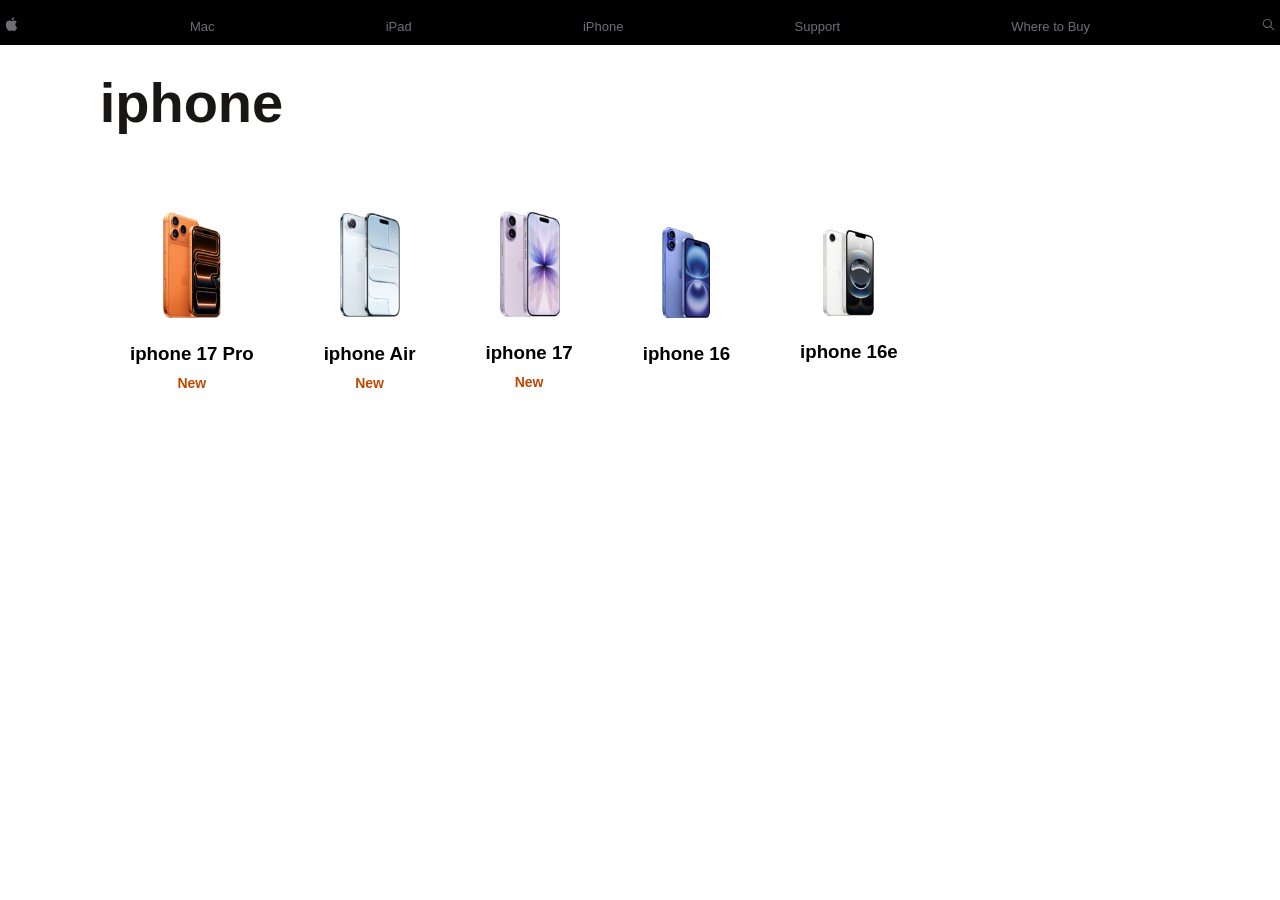
==== commit 44ab4499: "added index.html and iphone.html" ====
--- a/iphone.html
+++ b/iphone.html
@@ -110,10 +110,43 @@
 
     <main>
         <section class="section-header">
-            <h2 id="header-title">
-                Significant others.
-            </h2>
+            <h1 id="header-title">
+                iphone
+            </h1>
         </section>
+
+         <section class="section">
+        <div class="container">
+        
+        <div class="Iphone">
+        <img src="nav_iphone_17pro__d60uog2c064i_large_2x.png" alt="iphone 17pr0" class="img" width="63">
+         <h3 class="iphone-name"> iphone 17 Pro</h3>
+         <p class="model"> New</p>
+        </div>
+
+        <div class="Iphone">
+        <img src="nav_iphone_air__17.png" alt="iphone Air" class="img" width="63">
+        <h3 class="iphone-name"> iphone Air </h3>
+        <p class="model"> New</p>
+        </div>
+
+        <div class="Iphone">
+         <img src="nav_iphone_17__ffxyxejeezqm_large_2x.png" alt="iphone 17" class="img" width="63">
+         <h3 class="iphone-name"> iphone 17</h3>
+         <p class="model">New</p>
+        </div>
+
+        <div class="Iphone">
+         <img src="iphone 16.png" alt="iphone 16" class="img" width=50">
+        <h3 class="iphone-name"> iphone 16 </h3>
+        </div>
+         
+        <div class="Iphone">
+        <img src="nav_iphone_16e__3qxl86zrk0yq_large_2x.png" alt="iphone 16e" class="img" width="53">
+        <h3 class="iphone-name"> iphone 16e</h3>
+      
+        </div>
+
     </main>
 
     <footer>
--- a/styles.css
+++ b/styles.css
@@ -259,4 +259,81 @@
   padding: 0;
   box-sizing: border-box;
   font-family: "SF Pro Text", -apple-system, BlinkMacSystemFont, "Segoe UI", Roboto, Helvetica, Arial, sans-serif;
-}/*# sourceMappingURL=styles.css.map */+}/*# sourceMappingURL=styles.css.map */
+
+
+.container{
+  display: flex;
+  gap: 70px;
+  align-items: center;
+  text-align: center;
+  padding-left: 130px;
+  padding-right: 50px;
+}
+
+p{
+  color: #BF4800;
+  font-weight:  bold;
+  font-size: 14px;
+}
+
+ img{
+    margin-bottom: 20px;
+ }
+
+ h3{
+  margin-bottom: 10px;
+ }
+
+ h1{
+  color: rgb(24, 23, 22);
+  padding-bottom: 50px;
+ }
+
+ .hero-text{
+  display: flex;
+  flex-direction: column;
+  margin: 0px;
+  padding: 6px;
+  justify-content: center;
+  align-items: center;
+  color: #ffff;
+  font-family: system-ui, -apple-system, BlinkMacSystemFont, 'Segoe UI', Roboto, Oxygen, Ubuntu, Cantarell, 'Open Sans', 'Helvetica Neue', sans-serif;
+ }
+
+ .hero{
+  padding: 6px;
+  margin: 0%;
+  color: #ffff;
+  font-size: 58px;
+  font-family: system-ui, -apple-system, BlinkMacSystemFont, 'Segoe UI', Roboto, Oxygen, Ubuntu, Cantarell, 'Open Sans', 'Helvetica Neue', sans-serif;
+ }
+
+ .iphone{
+  background-image: url(image.jpeg);
+  height: 100vh;
+  background-size: cover;
+  background-position: center top;
+  display: flex;
+  flex-direction: column;
+  align-items: center;
+  background-repeat: no-repeat;
+
+  
+
+ }
+ h2{
+  padding-bottom: 20px;
+  font-weight: 400;
+  font-size: 28px;
+ }
+
+ .btn{
+  font-size: 21px;
+  padding: 12px 22px;
+  border-radius: 100px;
+  background-color: #0071E3;
+  color: #ffff;
+  border: none;
+
+ }
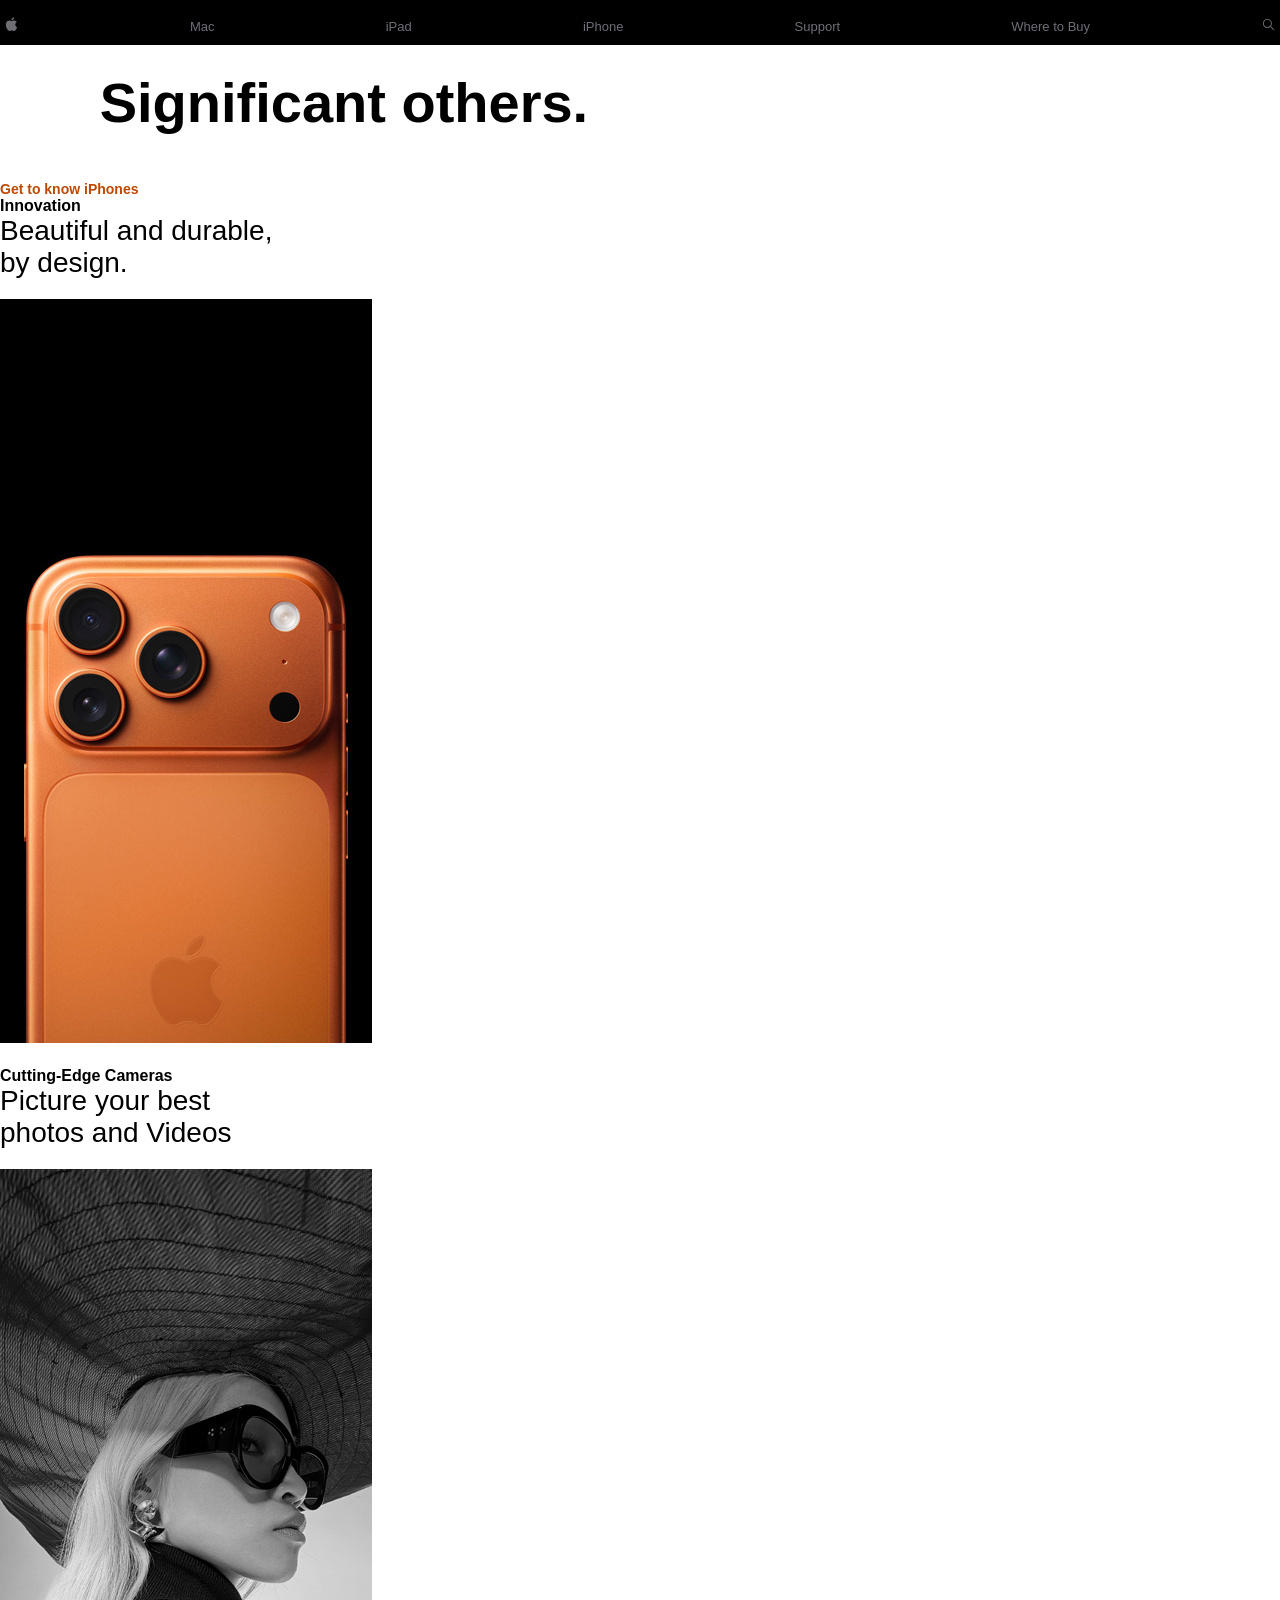
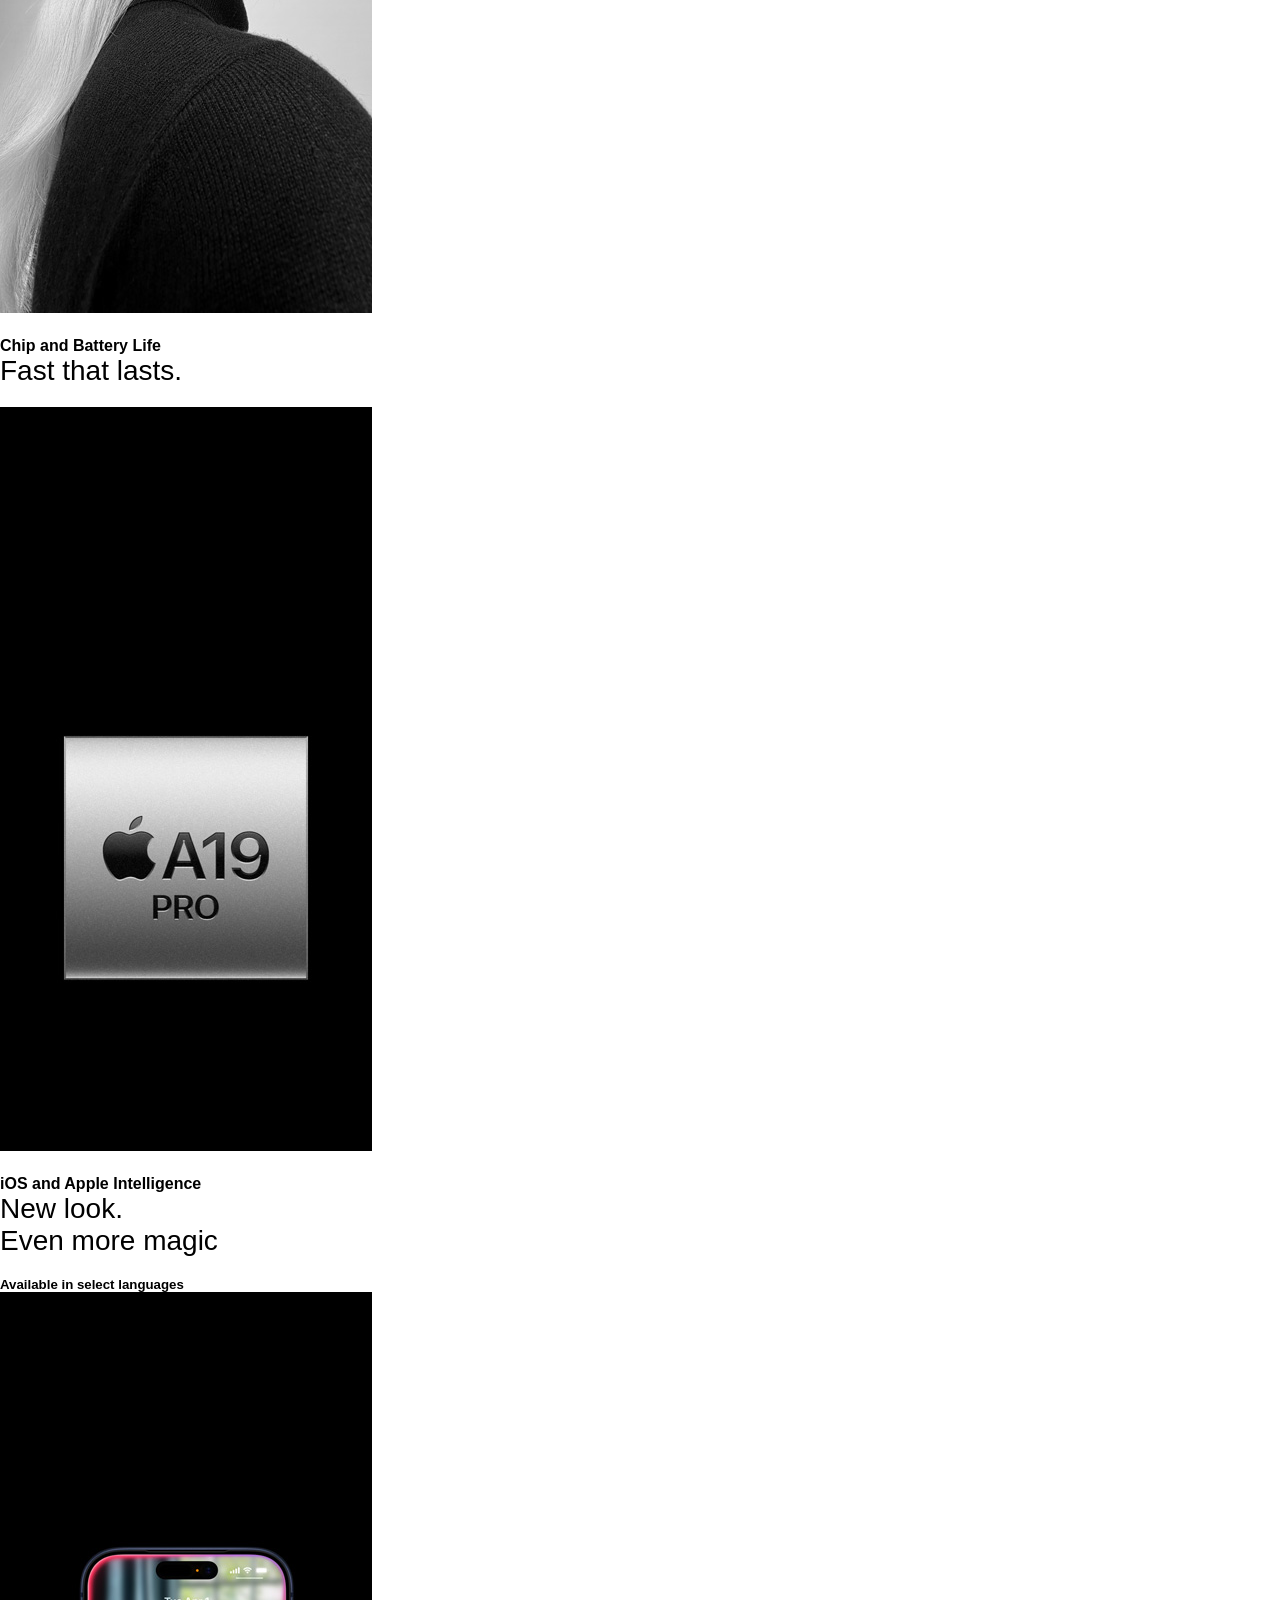
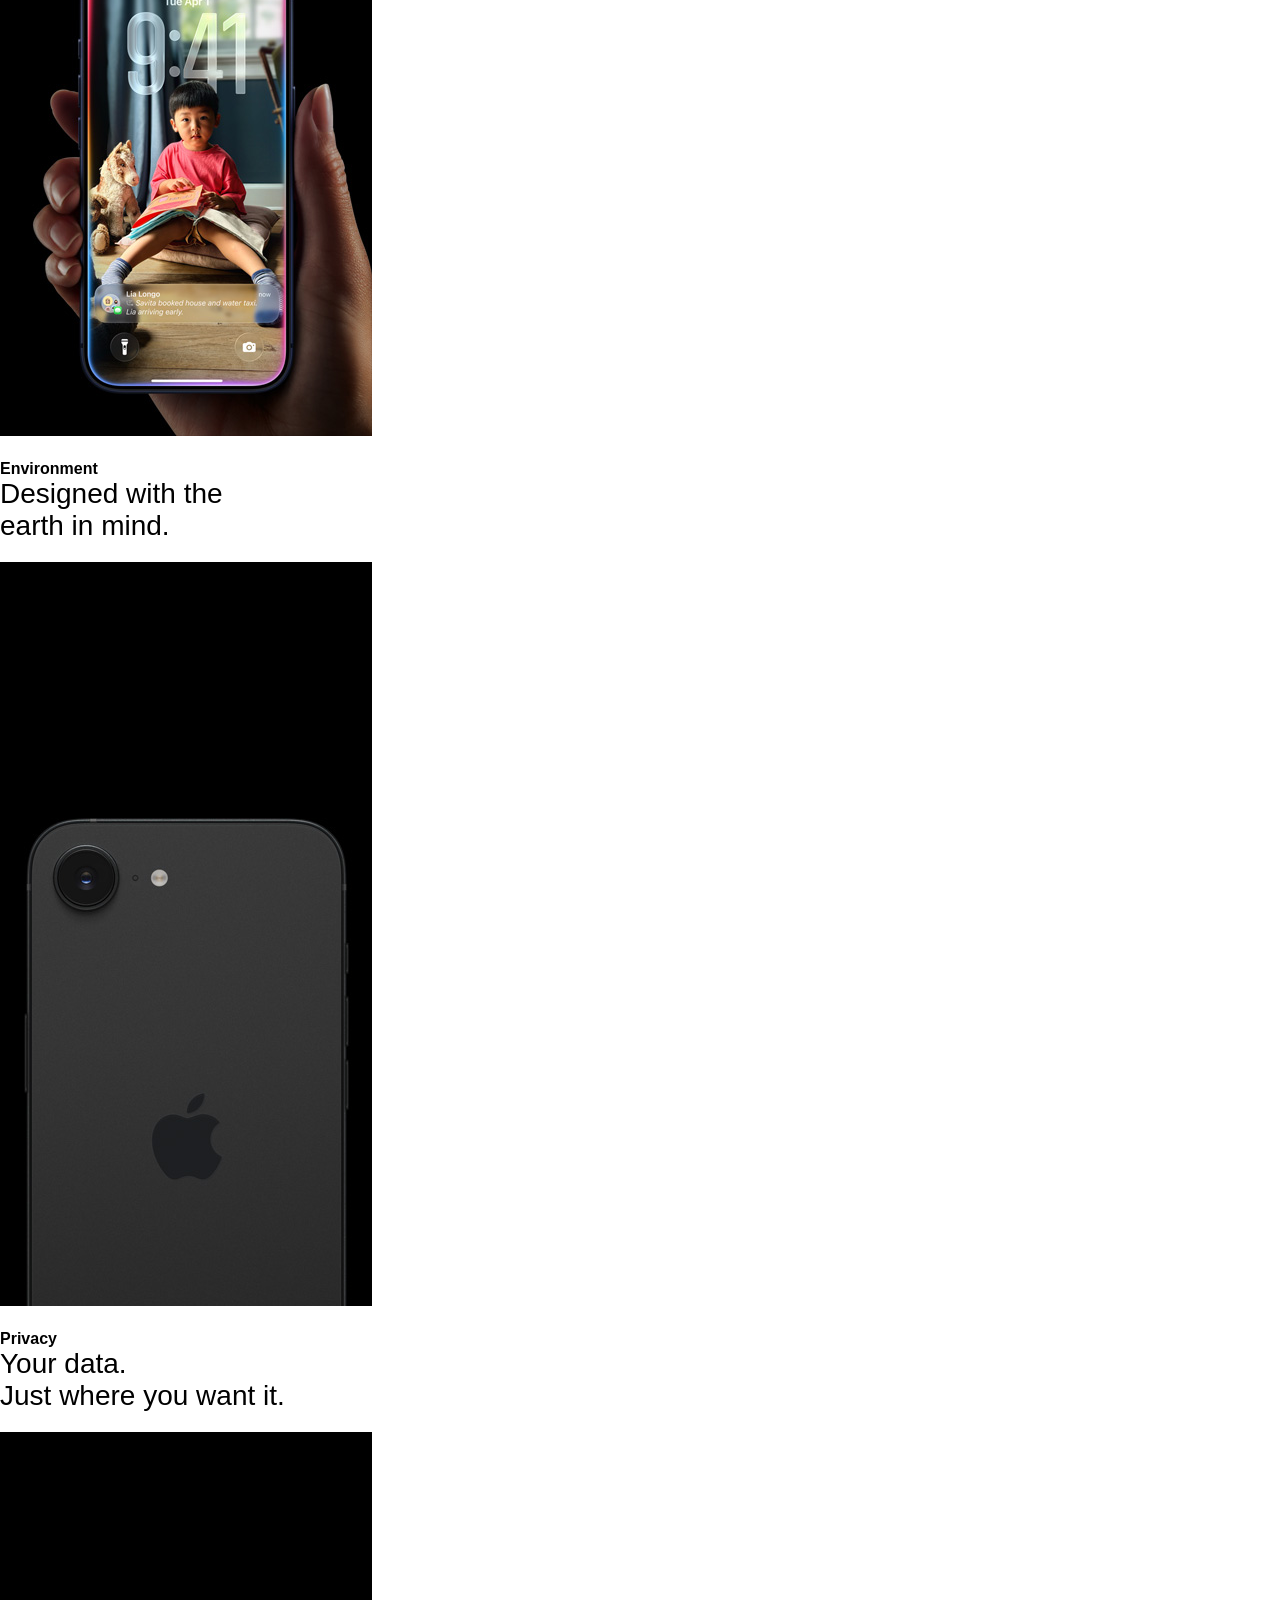
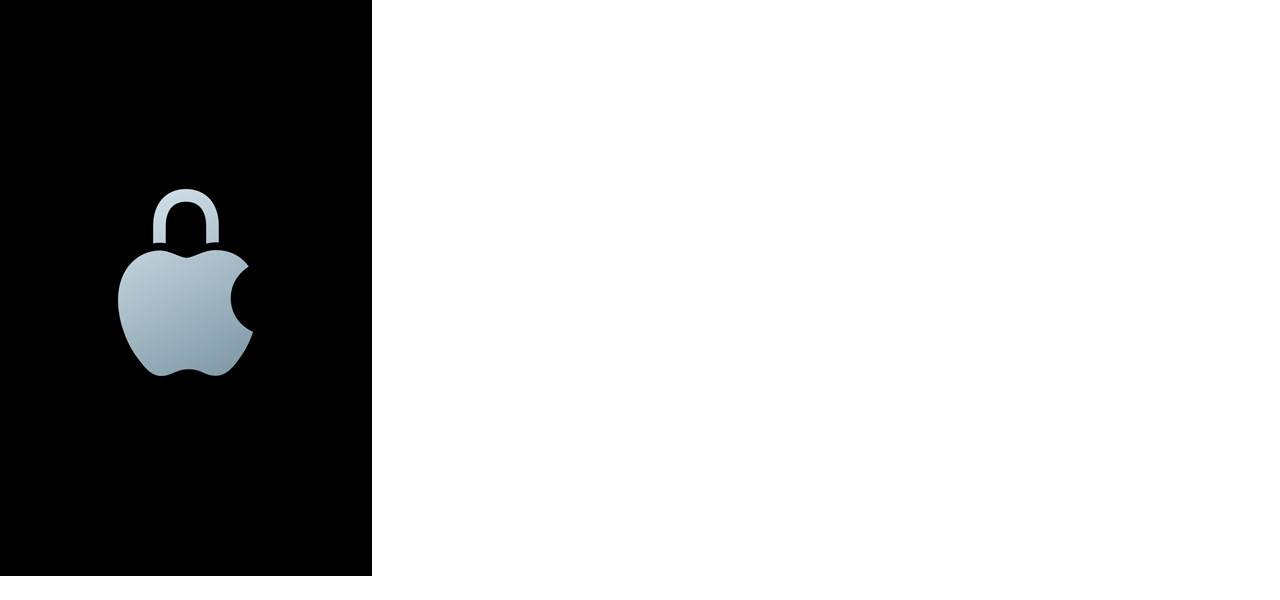
==== commit 1a81176d: "iphone page and landing page" ====
--- a/iphone.html
+++ b/iphone.html
@@ -110,43 +110,66 @@
 
     <main>
         <section class="section-header">
-            <h1 id="header-title">
-                iphone
-            </h1>
+            <h2 id="header-title">
+                Significant others.
+            </h2>
         </section>
+         <p>Get to know iPhones</p>
+    <div class="grid-container">
 
-         <section class="section">
-        <div class="container">
-        
-        <div class="Iphone">
-        <img src="nav_iphone_17pro__d60uog2c064i_large_2x.png" alt="iphone 17pr0" class="img" width="63">
-         <h3 class="iphone-name"> iphone 17 Pro</h3>
-         <p class="model"> New</p>
+        <section class="iphone-section">
+          
+             <div class="card black">
+        <div class="text">
+          <h4>Innovation</h4>
+          <h2>Beautiful and durable,<br>by design.</h2>
         </div>
-
-        <div class="Iphone">
-        <img src="nav_iphone_air__17.png" alt="iphone Air" class="img" width="63">
-        <h3 class="iphone-name"> iphone Air </h3>
-        <p class="model"> New</p>
+        <img src="image/iphone 17.jpg">
         </div>
-
-        <div class="Iphone">
-         <img src="nav_iphone_17__ffxyxejeezqm_large_2x.png" alt="iphone 17" class="img" width="63">
-         <h3 class="iphone-name"> iphone 17</h3>
-         <p class="model">New</p>
-        </div>
-
-        <div class="Iphone">
-         <img src="iphone 16.png" alt="iphone 16" class="img" width=50">
-        <h3 class="iphone-name"> iphone 16 </h3>
-        </div>
-         
-        <div class="Iphone">
-        <img src="nav_iphone_16e__3qxl86zrk0yq_large_2x.png" alt="iphone 16e" class="img" width="53">
-        <h3 class="iphone-name"> iphone 16e</h3>
-      
-        </div>
-
+        <!-- card 2 -->
+         <div class="card image-card">
+            <div class="text-overlay">
+                <h4>Cutting-Edge Cameras</h4>
+                <h2>Picture your best <br> photos and Videos</h2>
+            </div>
+            <img src="image/camera__f389jji00bee_large.jpg" alt="photo">
+         </div>
+         <!-- card 3 -->
+          <div class="card-black">
+            <div class="text">
+            <h4>Chip and Battery Life</h4>
+            <h2>Fast that lasts.</h2>
+            </div>
+            <img src="image/chip__6hy1uruuluaa_large.jpg" alt="photo">
+          </div>
+          <!-- card 4 -->
+           <div class="ios">
+            <div class="text">
+                <h4>iOS and Apple Intelligence</h4>
+                <h2>New look.<br>Even more magic</h2>
+                <h5>Available in select languages</h5>
+            </div>
+            <img src="image/ios__02vczxaa3siu_large.jpg" alt="photo">
+           </div>
+           <!-- card 5 -->
+            <div class="env">
+                <div class="text">
+                    <h4>Environment</h4>
+                    <h2> Designed with the<br>earth in mind.</h2>
+                </div>
+                <img src="image/environment__ct6r1r1bigsy_large.jpg" alt="photo">
+            </div>
+            <!-- card 6 -->
+             <div class="privacy">
+                <div class="text">
+                    <h4>Privacy</h4>
+                    <h2>Your data.<br>Just where you want it.</h2>
+                </div>
+                <img src="image/privacy__dd7zepyil6gm_large.jpg" alt="photo">
+             </div>
+        </section>
+            
+    </div>
     </main>
 
     <footer>
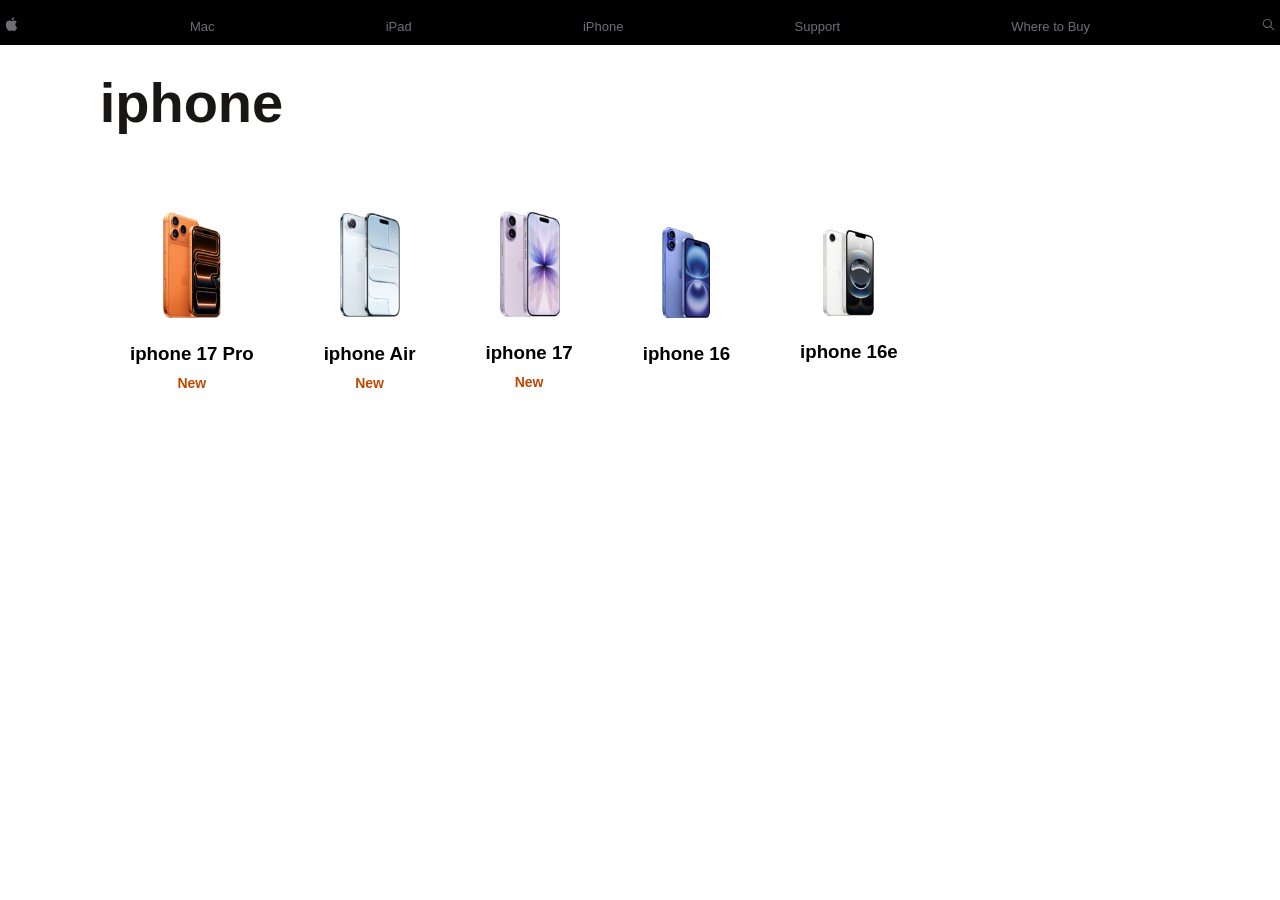
==== commit 943c66de: "Merge pull request #4 from denolavicky/my-hero-section added index.html and iphone.html" ====
--- a/iphone.html
+++ b/iphone.html
@@ -110,66 +110,43 @@
 
     <main>
         <section class="section-header">
-            <h2 id="header-title">
-                Significant others.
-            </h2>
+            <h1 id="header-title">
+                iphone
+            </h1>
         </section>
-         <p>Get to know iPhones</p>
-    <div class="grid-container">
 
-        <section class="iphone-section">
-          
-             <div class="card black">
-        <div class="text">
-          <h4>Innovation</h4>
-          <h2>Beautiful and durable,<br>by design.</h2>
+         <section class="section">
+        <div class="container">
+        
+        <div class="Iphone">
+        <img src="nav_iphone_17pro__d60uog2c064i_large_2x.png" alt="iphone 17pr0" class="img" width="63">
+         <h3 class="iphone-name"> iphone 17 Pro</h3>
+         <p class="model"> New</p>
         </div>
-        <img src="image/iphone 17.jpg">
+
+        <div class="Iphone">
+        <img src="nav_iphone_air__17.png" alt="iphone Air" class="img" width="63">
+        <h3 class="iphone-name"> iphone Air </h3>
+        <p class="model"> New</p>
         </div>
-        <!-- card 2 -->
-         <div class="card image-card">
-            <div class="text-overlay">
-                <h4>Cutting-Edge Cameras</h4>
-                <h2>Picture your best <br> photos and Videos</h2>
-            </div>
-            <img src="image/camera__f389jji00bee_large.jpg" alt="photo">
-         </div>
-         <!-- card 3 -->
-          <div class="card-black">
-            <div class="text">
-            <h4>Chip and Battery Life</h4>
-            <h2>Fast that lasts.</h2>
-            </div>
-            <img src="image/chip__6hy1uruuluaa_large.jpg" alt="photo">
-          </div>
-          <!-- card 4 -->
-           <div class="ios">
-            <div class="text">
-                <h4>iOS and Apple Intelligence</h4>
-                <h2>New look.<br>Even more magic</h2>
-                <h5>Available in select languages</h5>
-            </div>
-            <img src="image/ios__02vczxaa3siu_large.jpg" alt="photo">
-           </div>
-           <!-- card 5 -->
-            <div class="env">
-                <div class="text">
-                    <h4>Environment</h4>
-                    <h2> Designed with the<br>earth in mind.</h2>
-                </div>
-                <img src="image/environment__ct6r1r1bigsy_large.jpg" alt="photo">
-            </div>
-            <!-- card 6 -->
-             <div class="privacy">
-                <div class="text">
-                    <h4>Privacy</h4>
-                    <h2>Your data.<br>Just where you want it.</h2>
-                </div>
-                <img src="image/privacy__dd7zepyil6gm_large.jpg" alt="photo">
-             </div>
-        </section>
-            
-    </div>
+
+        <div class="Iphone">
+         <img src="nav_iphone_17__ffxyxejeezqm_large_2x.png" alt="iphone 17" class="img" width="63">
+         <h3 class="iphone-name"> iphone 17</h3>
+         <p class="model">New</p>
+        </div>
+
+        <div class="Iphone">
+         <img src="iphone 16.png" alt="iphone 16" class="img" width=50">
+        <h3 class="iphone-name"> iphone 16 </h3>
+        </div>
+         
+        <div class="Iphone">
+        <img src="nav_iphone_16e__3qxl86zrk0yq_large_2x.png" alt="iphone 16e" class="img" width="53">
+        <h3 class="iphone-name"> iphone 16e</h3>
+      
+        </div>
+
     </main>
 
     <footer>
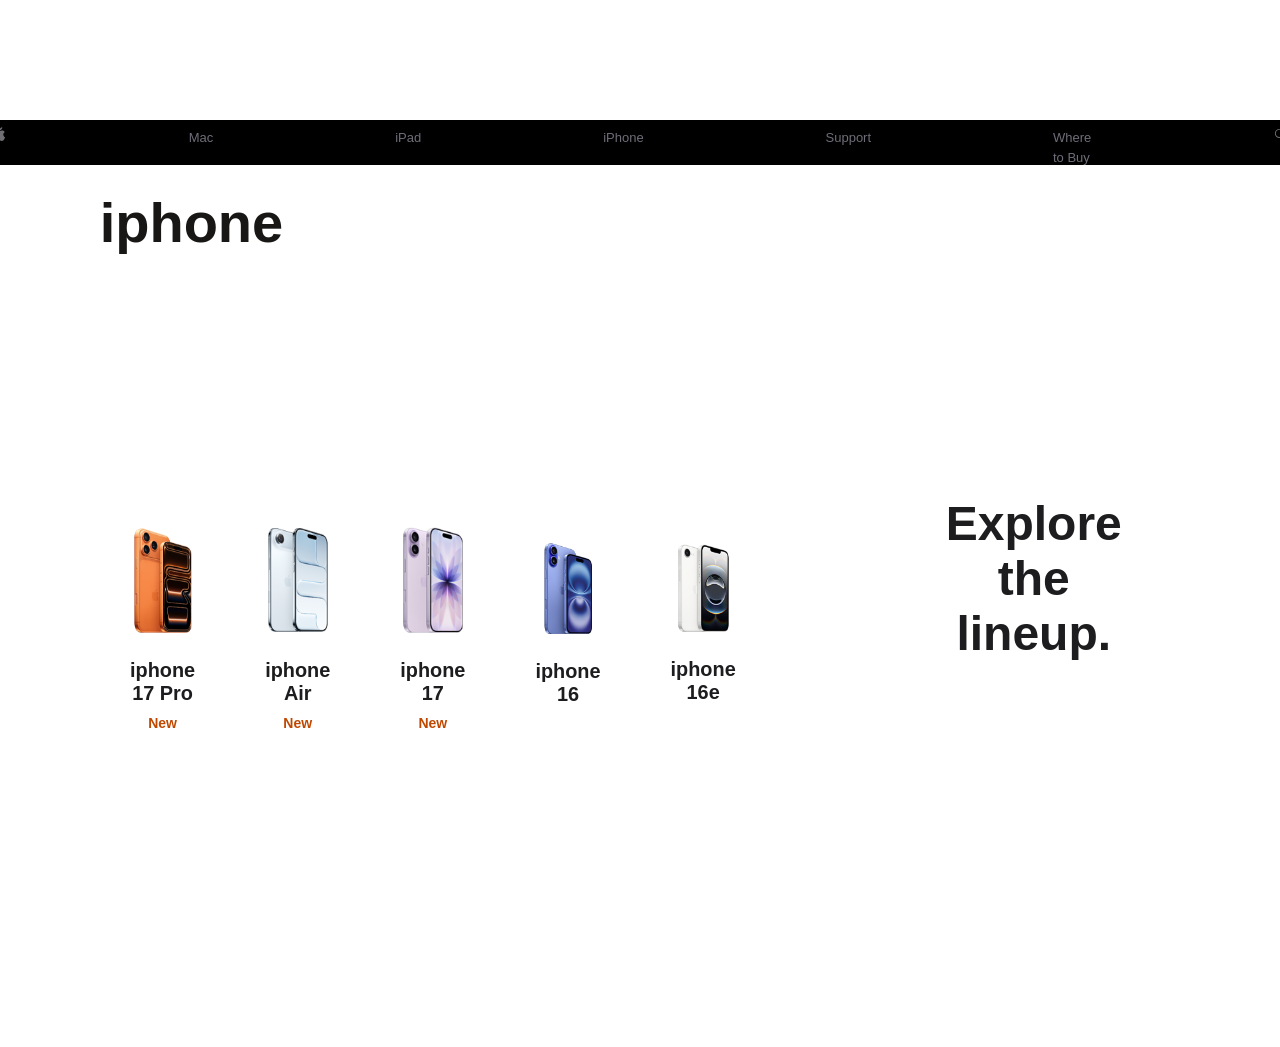
==== commit ac5c3c89: "Merge branch 'main' into dev-2-product-section" ====
--- a/iphone.html
+++ b/iphone.html
@@ -1,5 +1,16 @@
-<!DOCTYPE html>
+<!doctype html>
 <html lang="en">
+  <head>
+    <meta charset="UTF-8" />
+    <meta name="viewport" content="width=device-width, initial-scale=1.0" />
+    <title>iPhone | Apple (Nigeria)</title>
+    <link rel="stylesheet" href="styles.css" />
+  </head>
+  <body>
+    <header></header>
+
+    <main>
+      <section class="lineup" aria-labelledby="lineup-heading">
 <head>
     <meta charset="UTF-8">
     <meta name="viewport" content="width=device-width, initial-scale=1.0">
@@ -147,10 +158,110 @@
       
         </div>
 
+        <!-- Title container (constrained like Apple) -->
+        <div class="lineup__inner">
+          <h2 class="lineup__title" id="lineup-heading">
+            Explore the lineup.
+          </h2>
+        </div>
+
+        <!-- Full-bleed scroll container -->
+        <div class="lineup__grid">
+
+          <!-- iPhone 17 Pro -->
+          <article class="lineup-product">
+            <div class="lineup-product__image-wrap">
+              <img
+                class="lineup-product__image"
+                src="Assets/images/iphone_17pro.jpg"
+                alt="iPhone 17 Pro"
+              />
+            </div>
+
+            <span class="lineup-product__label">New</span>
+            <h3 class="lineup-product__name">iPhone 17 Pro</h3>
+            <p class="lineup-product__desc">
+              Innovative design for ultimate performance and battery life.
+            </p>
+            <a href="#" class="lineup-product__link">Learn more</a>
+          </article>
+
+          <!-- iPhone Air -->
+          <article class="lineup-product">
+            <div class="lineup-product__image-wrap">
+              <img
+                class="lineup-product__image"
+                src="Assets/images/iphone-air.jpg"
+                alt="iPhone Air"
+              />
+            </div>
+
+            <span class="lineup-product__label">New</span>
+            <h3 class="lineup-product__name">iPhone Air</h3>
+            <p class="lineup-product__desc">
+              The thinnest iPhone ever. With the power of pro inside.
+            </p>
+            <a href="#" class="lineup-product__link">Learn more</a>
+          </article>
+
+          <!-- iPhone 17 -->
+          <article class="lineup-product">
+            <div class="lineup-product__image-wrap">
+              <img
+                class="lineup-product__image"
+                src="Assets/images/iphone_17.jpg"
+                alt="iPhone 17"
+              />
+            </div>
+
+            <span class="lineup-product__label">New</span>
+            <h3 class="lineup-product__name">iPhone 17</h3>
+            <p class="lineup-product__desc">
+              Even more delightful. Even more durable.
+            </p>
+            <a href="#" class="lineup-product__link">Learn more</a>
+          </article>
+
+          <!-- iPhone 16 -->
+          <article class="lineup-product">
+            <div class="lineup-product__image-wrap">
+              <img
+                class="lineup-product__image"
+                src="Assets/images/iphone_16.jpg"
+                alt="iPhone 16"
+              />
+            </div>
+
+            <span class="lineup-product__label">&nbsp;</span>
+            <h3 class="lineup-product__name">iPhone 16</h3>
+            <p class="lineup-product__desc">
+              Amazing performance. Durable design.
+            </p>
+            <a href="#" class="lineup-product__link">Learn more</a>
+          </article>
+
+          <!-- iPhone 16e -->
+          <article class="lineup-product">
+            <div class="lineup-product__image-wrap">
+              <img
+                class="lineup-product__image"
+                src="Assets/images/iphone_16e.jpg"
+                alt="iPhone 16e"
+              />
+            </div>
+
+            <span class="lineup-product__label">&nbsp;</span>
+            <h3 class="lineup-product__name">iPhone 16e</h3>
+            <p class="lineup-product__desc">
+              Everything you love. Including the price.
+            </p>
+            <a href="#" class="lineup-product__link">Learn more</a>
+          </article>
+
+        </div>
+      </section>
     </main>
 
-    <footer>
-
-    </footer>
-</body>
+    <footer></footer>
+  </body>
 </html>
--- a/styles.css
+++ b/styles.css
@@ -1,3 +1,168 @@
+body {
+  margin: 0;
+}
+
+* {
+  box-sizing: border-box;
+}
+
+.home-hero {
+  width: 100%;
+  text-align: center;
+  overflow: hidden;
+}
+.home-hero--light {
+  background-color: #f5f5f7;
+}
+.home-hero--white {
+  background-color: #f5f5f7;
+  position: relative;
+}
+.home-hero__inner {
+  max-width: 1400px;
+  margin: 0 auto;
+  padding: 120px 24px 0;
+  position: relative;
+  z-index: 2;
+}
+.home-hero__headline {
+  font-size: 80px;
+  font-weight: 600;
+  margin: 0 0 12px;
+}
+.home-hero__subhead {
+  font-size: 32px;
+  color: #6e6e73;
+  margin: 0 0 28px;
+}
+.home-hero__ctas {
+  margin-bottom: 10px;
+}
+.home-hero__image-wrap {
+  width: 100%;
+  margin: 0;
+}
+.home-hero__image-wrap--full {
+  width: 100%;
+  height: 460px;
+  overflow: hidden;
+  margin-top: -20px;
+}
+.home-hero__image {
+  width: 100%;
+  height: 100%;
+  -o-object-fit: cover;
+     object-fit: cover;
+  -o-object-position: bottom;
+     object-position: bottom;
+  display: block;
+}
+.home-hero__btn {
+  background-color: #0071e3;
+  color: #fff;
+  padding: 12px 24px;
+  border-radius: 980px;
+  font-size: 17px;
+  text-decoration: none;
+  font-weight: 500;
+  display: inline-block;
+}
+.home-hero__btn:hover {
+  background-color: #0077ed;
+}
+.home-hero__link {
+  background-color: #0071e3;
+  color: #fff;
+  padding: 12px 24px;
+  border-radius: 980px;
+  font-size: 17px;
+  font-weight: 500;
+  text-decoration: none;
+  display: inline-block;
+}
+.home-hero__link:hover {
+  background-color: #0077ed;
+}
+
+.home-hero figure {
+  margin: 0;
+}
+
+.home-hero + .home-hero {
+  border-top: 8px solid #ffffff;
+}
+
+/*iphone html*/
+.lineup {
+  width: 100%;
+  background-color: #ffffff;
+  padding: 120px 0;
+}
+.lineup__inner {
+  padding-left: 140px;
+  max-width: 1200px;
+  padding-right: 140px;
+  width: 100%;
+  scroll-snap-type: x mandatory;
+}
+.lineup__title {
+  font-size: 48px;
+  font-weight: 600;
+  margin-bottom: 80px;
+}
+.lineup__grid {
+  display: grid;
+  grid-auto-flow: column;
+  grid-auto-columns: 320px;
+  gap: 30px;
+  overflow-x: auto;
+  padding-bottom: 40px;
+  width: 100%;
+  overscroll-behavior-x: contain;
+}
+.lineup__grid::-webkit-scrollbar {
+  display: none;
+}
+
+.lineup-product {
+  display: flex;
+  flex-direction: column;
+  align-items: center;
+  text-align: center;
+}
+
+.lineup-product__image-wrap {
+  width: 100%;
+  aspect-ratio: 3/4;
+  border-radius: 28px;
+  overflow: hidden;
+  margin-bottom: 24px;
+  display: flex;
+  align-items: flex-end;
+  justify-content: center;
+  background: linear-gradient(180deg, #f5f5f7 0%, #e5e5ea 100%);
+}
+
+.lineup-product__image {
+  width: 130%;
+  height: auto;
+  -o-object-fit: contain;
+     object-fit: contain;
+  transition: transform 0.3s ease;
+}
+
+.lineup-product__image-wrap:hover .lineup-product__image {
+  transform: scale(1.04);
+}
+
+body {
+  font-family: -apple-system, BlinkMacSystemFont, "SF Pro Text", "SF Pro Display", "Helvetica Neue", Helvetica, Arial, sans-serif;
+  font-size: 17px;
+  color: #1d1d1f;
+  background-color: #ffffff;
+  margin: 0;
+  padding: 0;
+}/*# sourceMappingURL=styles.css.map */
 * {
   margin: 0;
   padding: 0;
@@ -336,4 +501,4 @@
   color: #ffff;
   border: none;
 
- }+ }
--- a/styles.css
+++ b/styles.css
@@ -1,3 +1,168 @@
+body {
+  margin: 0;
+}
+
+* {
+  box-sizing: border-box;
+}
+
+.home-hero {
+  width: 100%;
+  text-align: center;
+  overflow: hidden;
+}
+.home-hero--light {
+  background-color: #f5f5f7;
+}
+.home-hero--white {
+  background-color: #f5f5f7;
+  position: relative;
+}
+.home-hero__inner {
+  max-width: 1400px;
+  margin: 0 auto;
+  padding: 120px 24px 0;
+  position: relative;
+  z-index: 2;
+}
+.home-hero__headline {
+  font-size: 80px;
+  font-weight: 600;
+  margin: 0 0 12px;
+}
+.home-hero__subhead {
+  font-size: 32px;
+  color: #6e6e73;
+  margin: 0 0 28px;
+}
+.home-hero__ctas {
+  margin-bottom: 10px;
+}
+.home-hero__image-wrap {
+  width: 100%;
+  margin: 0;
+}
+.home-hero__image-wrap--full {
+  width: 100%;
+  height: 460px;
+  overflow: hidden;
+  margin-top: -20px;
+}
+.home-hero__image {
+  width: 100%;
+  height: 100%;
+  -o-object-fit: cover;
+     object-fit: cover;
+  -o-object-position: bottom;
+     object-position: bottom;
+  display: block;
+}
+.home-hero__btn {
+  background-color: #0071e3;
+  color: #fff;
+  padding: 12px 24px;
+  border-radius: 980px;
+  font-size: 17px;
+  text-decoration: none;
+  font-weight: 500;
+  display: inline-block;
+}
+.home-hero__btn:hover {
+  background-color: #0077ed;
+}
+.home-hero__link {
+  background-color: #0071e3;
+  color: #fff;
+  padding: 12px 24px;
+  border-radius: 980px;
+  font-size: 17px;
+  font-weight: 500;
+  text-decoration: none;
+  display: inline-block;
+}
+.home-hero__link:hover {
+  background-color: #0077ed;
+}
+
+.home-hero figure {
+  margin: 0;
+}
+
+.home-hero + .home-hero {
+  border-top: 8px solid #ffffff;
+}
+
+/*iphone html*/
+.lineup {
+  width: 100%;
+  background-color: #ffffff;
+  padding: 120px 0;
+}
+.lineup__inner {
+  padding-left: 140px;
+  max-width: 1200px;
+  padding-right: 140px;
+  width: 100%;
+  scroll-snap-type: x mandatory;
+}
+.lineup__title {
+  font-size: 48px;
+  font-weight: 600;
+  margin-bottom: 80px;
+}
+.lineup__grid {
+  display: grid;
+  grid-auto-flow: column;
+  grid-auto-columns: 320px;
+  gap: 30px;
+  overflow-x: auto;
+  padding-bottom: 40px;
+  width: 100%;
+  overscroll-behavior-x: contain;
+}
+.lineup__grid::-webkit-scrollbar {
+  display: none;
+}
+
+.lineup-product {
+  display: flex;
+  flex-direction: column;
+  align-items: center;
+  text-align: center;
+}
+
+.lineup-product__image-wrap {
+  width: 100%;
+  aspect-ratio: 3/4;
+  border-radius: 28px;
+  overflow: hidden;
+  margin-bottom: 24px;
+  display: flex;
+  align-items: flex-end;
+  justify-content: center;
+  background: linear-gradient(180deg, #f5f5f7 0%, #e5e5ea 100%);
+}
+
+.lineup-product__image {
+  width: 130%;
+  height: auto;
+  -o-object-fit: contain;
+     object-fit: contain;
+  transition: transform 0.3s ease;
+}
+
+.lineup-product__image-wrap:hover .lineup-product__image {
+  transform: scale(1.04);
+}
+
+body {
+  font-family: -apple-system, BlinkMacSystemFont, "SF Pro Text", "SF Pro Display", "Helvetica Neue", Helvetica, Arial, sans-serif;
+  font-size: 17px;
+  color: #1d1d1f;
+  background-color: #ffffff;
+  margin: 0;
+  padding: 0;
+}/*# sourceMappingURL=styles.css.map */
 * {
   margin: 0;
   padding: 0;
@@ -336,4 +501,4 @@
   color: #ffff;
   border: none;
 
- }+ }
